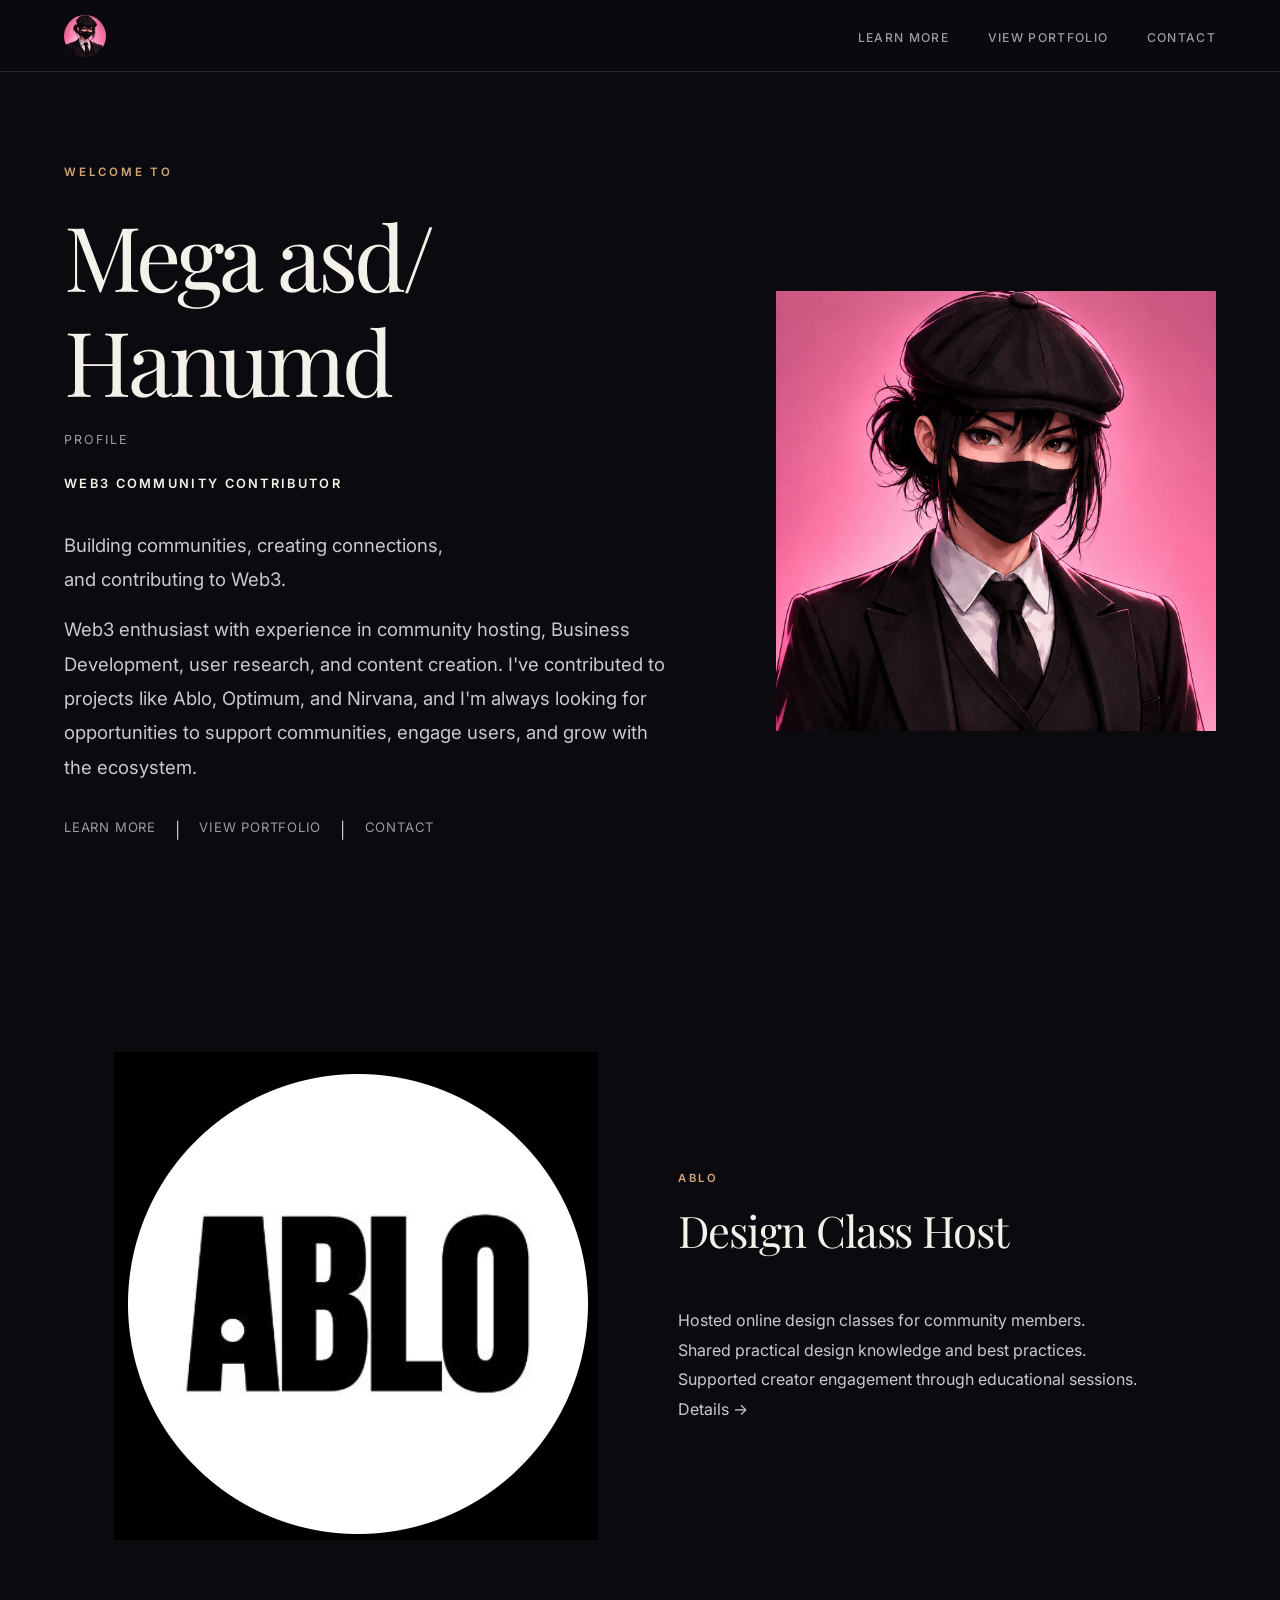
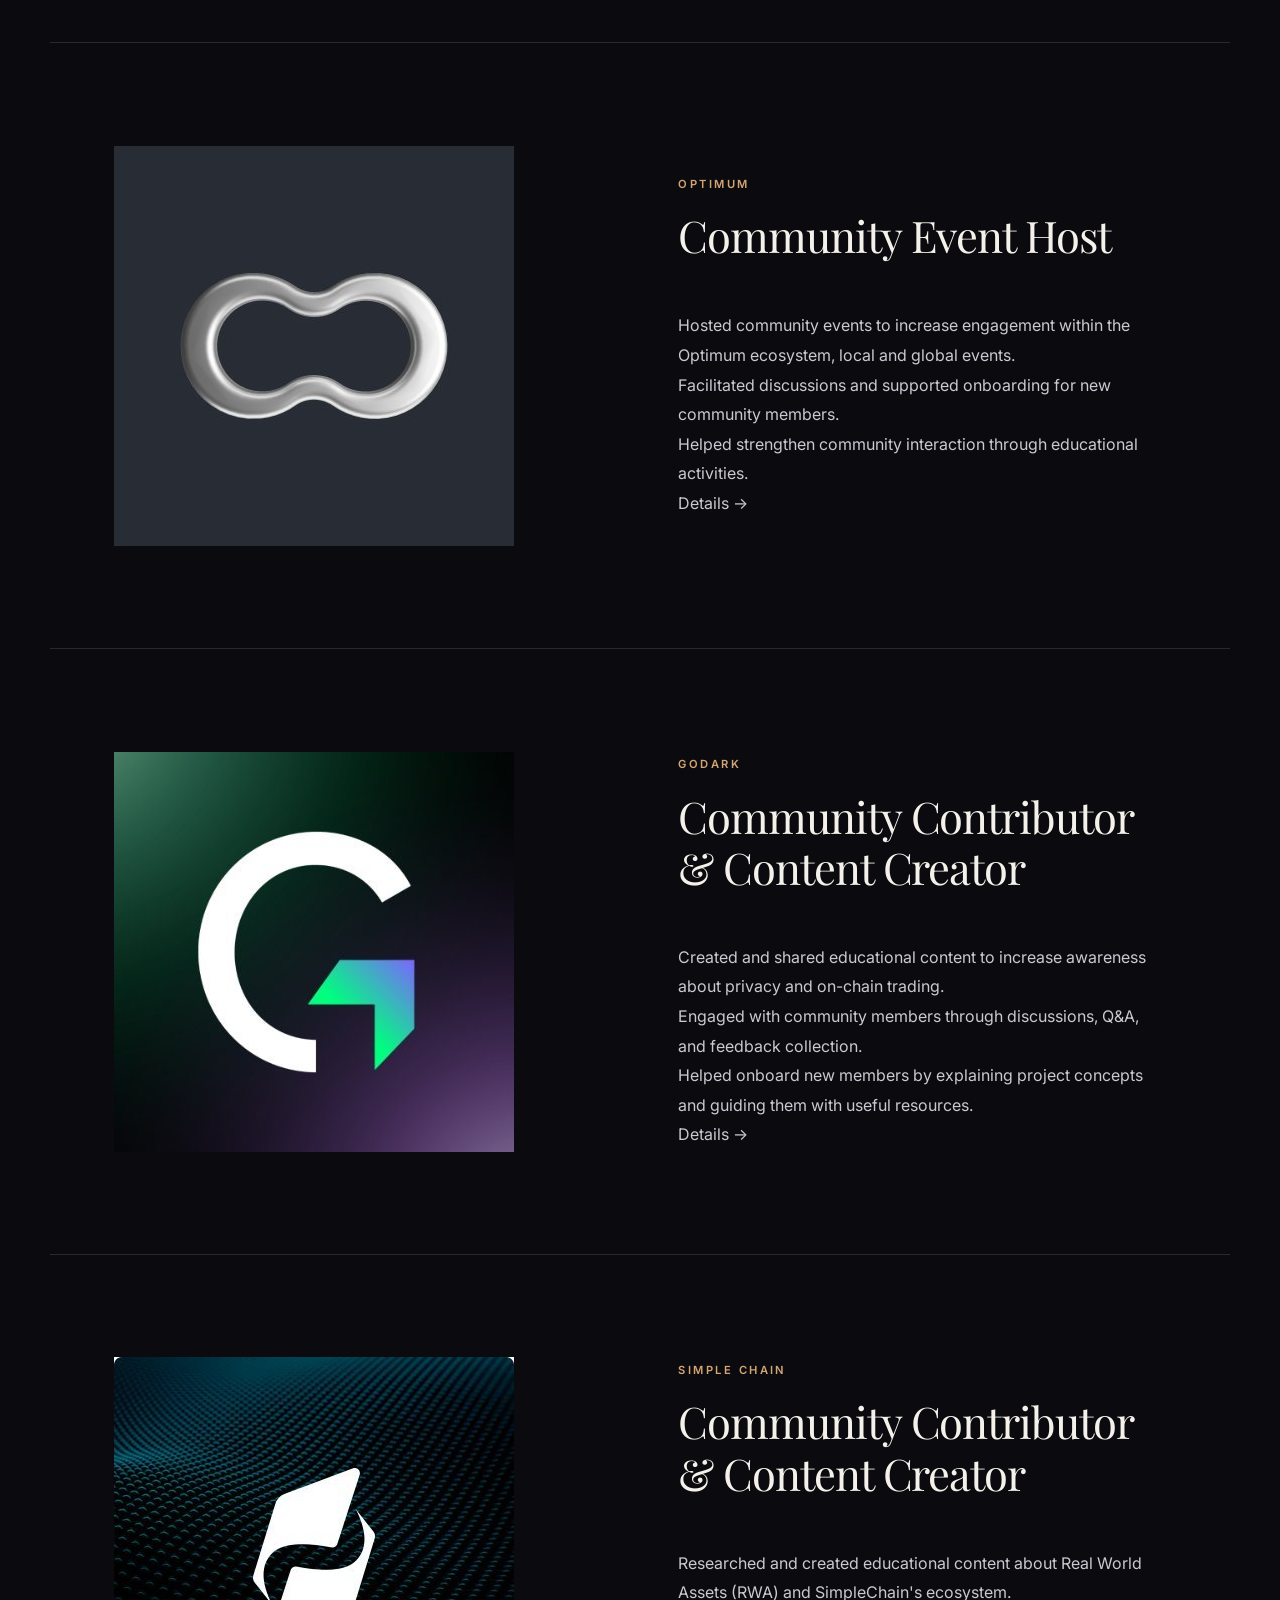
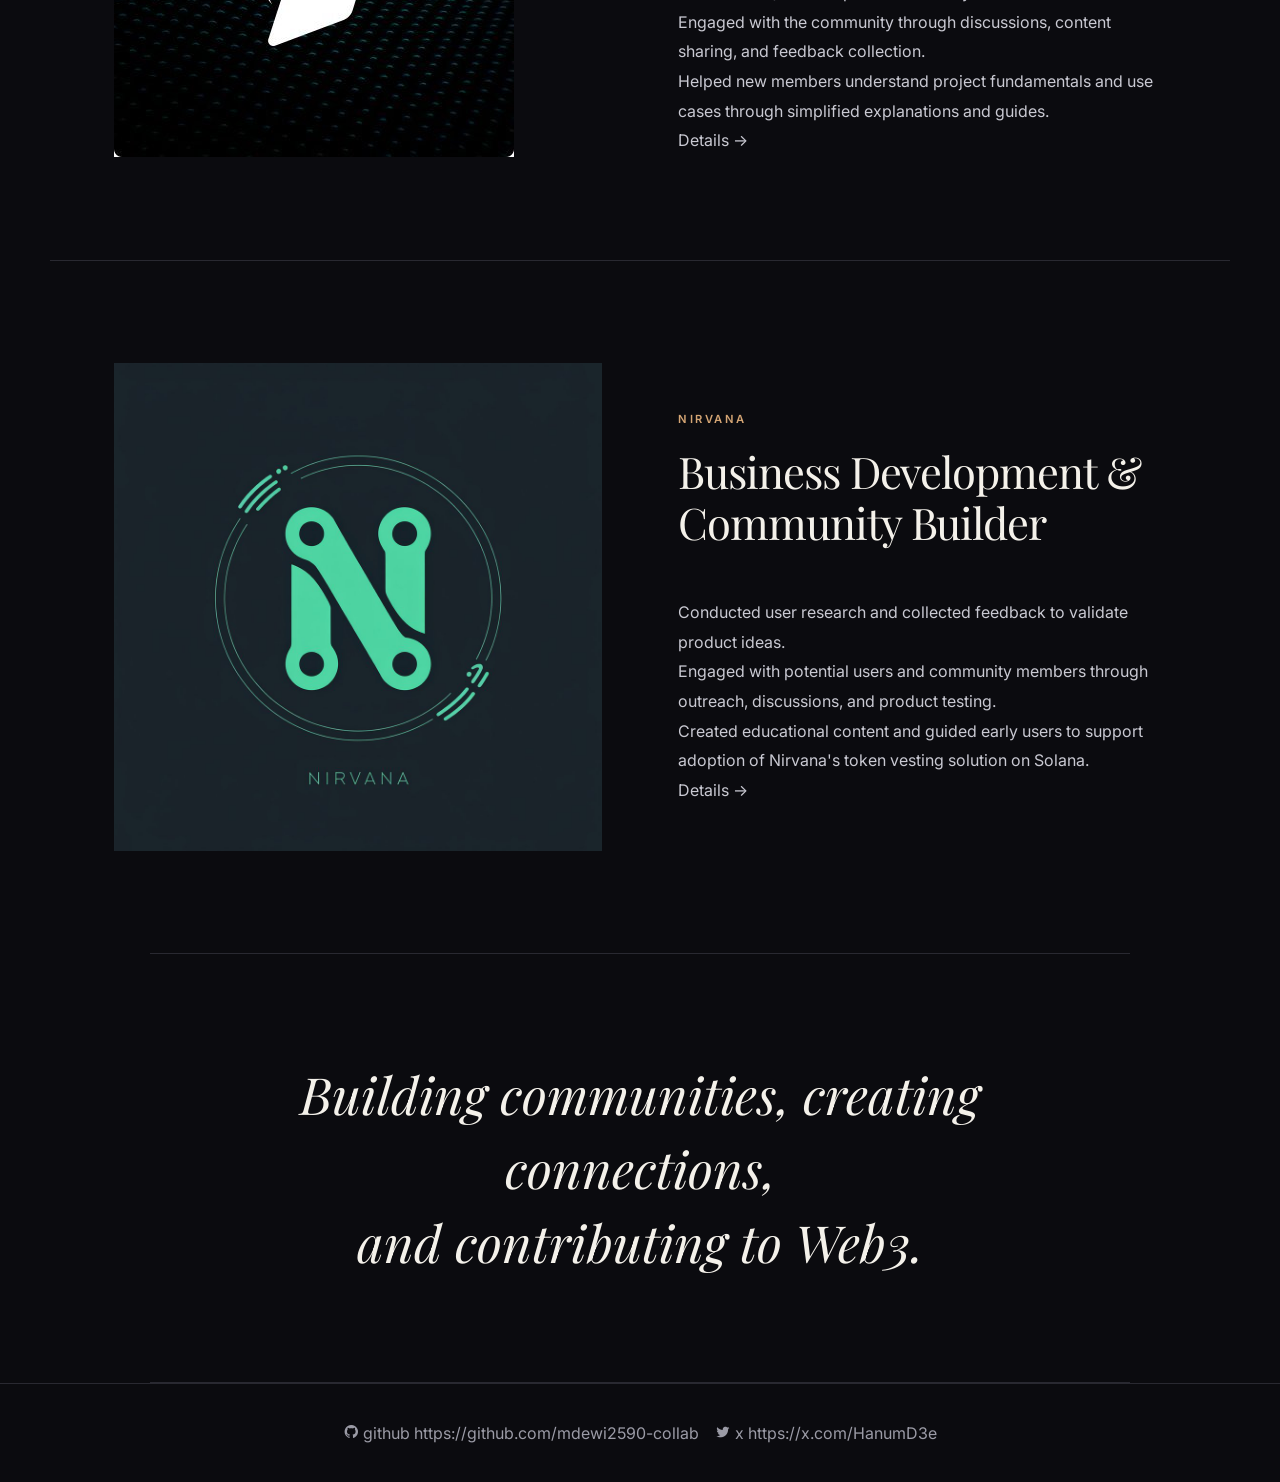
==== index.html @ ba418a7f "Initial commit: web portofolio Hanum" ====
<!DOCTYPE html>
<html lang="en">
<head>
    <meta charset="UTF-8">
    <meta name="viewport" content="width=device-width, initial-scale=1.0">
    <title>Mega asd/ Hanumd — Web3 Community Contributor</title>
    <link rel="stylesheet" href="css/variables.css">
    <link rel="stylesheet" href="css/style.css">
    <link rel="stylesheet" href="css/responsive.css">
    <link href="https://fonts.googleapis.com/css2?family=Playfair+Display:ital,wght@0,400;0,500;0,600;0,700;1,400&family=Inter:wght@300;400;500;600&display=swap" rel="stylesheet">
    <!-- SVG icons for social media -->
    <link rel="stylesheet" href="https://unpkg.com/boxicons@latest/css/boxicons.min.css">
</head>
<body>
    <nav class="nav">
        <div class="nav-container">
            <a href="index.html" class="logo"><img src="assets/images/profile.jpg" alt="Mega asd/ Hanumd" class="logo-img"></a>
            <ul class="nav-links">
                <li><a href="about.html">Learn More</a></li>
                <li><a href="projects.html">View Portfolio</a></li>
                <li><a href="contact.html">Contact</a></li>
            </ul>
        </div>
    </nav>

    <main>
        <section class="hero">
            <div class="hero-content">
                <p class="hero-eyebrow reveal">Welcome to</p>
                <h1 class="hero-title reveal">Mega asd/ Hanumd</h1>
                <p class="hero-profile-label reveal">profile</p>
                <p class="hero-role reveal">WEB3 COMMUNITY CONTRIBUTOR</p>
                <p class="hero-description reveal">Building communities, creating connections,<br> and contributing to Web3.</p>
                <p class="hero-description reveal">Web3 enthusiast with experience in community hosting, Business Development, user research, and content creation. I've contributed to projects like Ablo, Optimum, and Nirvana, and I'm always looking for opportunities to support communities, engage users, and grow with the ecosystem.</p>
                <p class="hero-links reveal"><a href="about.html">Learn More</a> | <a href="projects.html">View Portfolio</a>| <a href="contact.html">Contact</a></p>
            </div>
            <div class="hero-visual reveal">
                <img src="assets/images/profile.jpg" alt="Mega asd/ Hanumd" class="hero-profile">
            </div>
        </section>

        <section class="split-section">
            <div class="split-left reveal">
                <div class="split-image">
                    <img src="assets/images/project-1.png" alt="Ablo">
                </div>
            </div>
            <div class="split-right">
                <span class="section-tag">Ablo</span>
                <h2 class="split-title">Design Class Host</h2>
                <p class="split-text">
                    Hosted online design classes for community members.
                    Shared practical design knowledge and best practices.
                    Supported creator engagement through educational sessions.
                </p>
                <a href="projects.html#ablo" class="link-arrow">Details →</a>
            </div>
        </section>

        <section class="split-section split-reverse">
            <div class="split-right reveal">
                <div class="split-image">
                    <img src="assets/images/project-2.png" alt="Optimum">
                </div>
            </div>
            <div class="split-left">
                <span class="section-tag">Optimum</span>
                <h2 class="split-title">Community Event Host</h2>
                <p class="split-text">
                    Hosted community events to increase engagement within the Optimum ecosystem, local and global events.
                    Facilitated discussions and supported onboarding for new community members.
                    Helped strengthen community interaction through educational activities.
                </p>
                <a href="projects.html#optimum" class="link-arrow">Details →</a>
            </div>
        </section>

        <section class="split-section">
            <div class="split-left reveal">
                <div class="split-image">
                    <img src="assets/images/project-3.png" alt="GoDark">
                </div>
            </div>
            <div class="split-right">
                <span class="section-tag">GoDark</span>
                <h2 class="split-title">Community Contributor & Content Creator</h2>
                <p class="split-text">
                    Created and shared educational content to increase awareness about privacy and on-chain trading.
                    Engaged with community members through discussions, Q&A, and feedback collection.
                    Helped onboard new members by explaining project concepts and guiding them with useful resources.
                </p>
                <a href="projects.html#godark" class="link-arrow">Details →</a>
            </div>
        </section>

        <section class="split-section split-reverse">
            <div class="split-right reveal">
                <div class="split-image">
                    <img src="assets/images/project-4.png" alt="Simple Chain">
                </div>
            </div>
            <div class="split-left">
                <span class="section-tag">Simple Chain</span>
                <h2 class="split-title">Community Contributor & Content Creator</h2>
                <p class="split-text">
                    Researched and created educational content about Real World Assets (RWA) and SimpleChain's ecosystem.
                    Engaged with the community through discussions, content sharing, and feedback collection.
                    Helped new members understand project fundamentals and use cases through simplified explanations and guides.
                </p>
                <a href="projects.html#simplechain" class="link-arrow">Details →</a>
            </div>
        </section>

        <section class="split-section">
            <div class="split-left reveal">
                <div class="split-image">
                    <img src="assets/images/project-5.png" alt="Nirvana">
                </div>
            </div>
            <div class="split-right">
                <span class="section-tag">Nirvana</span>
                <h2 class="split-title">Business Development & Community Builder</h2>
                <p class="split-text">
                    Conducted user research and collected feedback to validate product ideas.
                    Engaged with potential users and community members through outreach, discussions, and product testing.
                    Created educational content and guided early users to support adoption of Nirvana's token vesting solution on Solana.
                </p>
                <a href="projects.html#nirvana" class="link-arrow">Details →</a>
            </div>
        </section>

        <section class="quote-section">
            <p class="quote reveal">Building communities, creating connections,<br> and contributing to Web3.</p>
        </section>

        <footer class="footer">
            <div class="footer-content">
                <a href="https://github.com/mdewi2590-collab" class="footer-link"><i class='bx bxl-github'></i> github https://github.com/mdewi2590-collab</a>
                <a href="https://x.com/HanumD3e" class="footer-link"><i class='bx bxl-twitter'></i> x https://x.com/HanumD3e</a>
            </div>
        </footer>
    </main>

    <script src="js/main.js"></script>
    <script src="js/navbar.js"></script>
</body>
</html>
---- css/variables.css ----
:root {
    --bg: #0b0b0f;
    --surface: #131318;
    --surface-2: #181820;
    --text: #c9c9d2;
    --text-bright: #f4f1ea;
    --muted: #9b9ba6;
    --accent: #d4a574;
    --accent-soft: rgba(212, 165, 116, 0.14);
    --border: #292931;
    --nav-bg: rgba(11, 11, 15, 0.94);
    --nav-height: 72px;
    --content: 1180px;
    --gutter: clamp(1.25rem, 5vw, 4rem);
    --section-space: clamp(4rem, 8vw, 7rem);
    --transition: 240ms ease;
}
---- css/style.css ----
/* Hanum minimalist portfolio — responsive editorial system */
*,
*::before,
*::after {
    box-sizing: border-box;
}

html {
    scroll-behavior: smooth;
}

body {
    margin: 0;
    background: var(--bg);
    color: var(--text);
    font-family: "Inter", -apple-system, BlinkMacSystemFont, "Segoe UI", sans-serif;
    font-size: 1rem;
    line-height: 1.75;
    overflow-x: hidden;
    -webkit-font-smoothing: antialiased;
}

img {
    display: block;
    max-width: 100%;
}

a {
    color: inherit;
    text-decoration: none;
}

h1,
h2,
h3,
p {
    margin-top: 0;
}

h1,
h2,
h3 {
    color: var(--text-bright);
    font-family: "Playfair Display", Georgia, serif;
    font-weight: 400;
    line-height: 1.18;
}

p {
    color: var(--text);
}

::selection {
    background: var(--accent);
    color: #111;
}

/* Navigation */
.nav {
    position: fixed;
    inset: 0 0 auto;
    z-index: 1000;
    height: var(--nav-height);
    background: var(--nav-bg);
    border-bottom: 1px solid var(--border);
    backdrop-filter: blur(16px);
}

.nav-container {
    width: min(100%, 1320px);
    height: 100%;
    margin: 0 auto;
    padding: 0 var(--gutter);
    display: flex;
    align-items: center;
    gap: clamp(1rem, 3vw, 2.5rem);
    overflow: hidden;
}

.logo {
    flex: 0 0 auto;
    display: inline-flex;
    align-items: center;
}

.logo-img {
    width: 42px;
    height: 42px;
    border-radius: 50%;
    object-fit: cover;
    transition: transform var(--transition);
}

.logo:hover .logo-img {
    transform: rotate(-4deg) scale(1.04);
}

.nav-links {
    min-width: 0;
    margin: 0 0 0 auto;
    padding: 0;
    display: flex;
    align-items: center;
    gap: clamp(1.2rem, 3vw, 2.6rem);
    list-style: none;
    white-space: nowrap;
}

.nav-links a {
    position: relative;
    color: var(--muted);
    font-size: 0.76rem;
    font-weight: 500;
    letter-spacing: 0.11em;
    text-transform: uppercase;
    transition: color var(--transition);
}

.nav-links a::after {
    content: "";
    position: absolute;
    right: 0;
    bottom: -8px;
    left: 0;
    height: 1px;
    background: var(--accent);
    transform: scaleX(0);
    transform-origin: right;
    transition: transform 180ms ease;
}

.nav-links a:hover,
.nav-links a.active {
    color: var(--text-bright);
}

.nav-links a:hover::after,
.nav-links a.active::after {
    transform: scaleX(1);
    transform-origin: left;
}

main {
    padding-top: var(--nav-height);
}

/* Hero */
.hero {
    min-height: calc(100vh - var(--nav-height));
    max-width: 1320px;
    margin: 0 auto;
    padding: clamp(3rem, 7vw, 6rem) var(--gutter);
    display: grid;
    grid-template-columns: minmax(0, 1.12fr) minmax(320px, 0.88fr);
    align-items: center;
    gap: clamp(2.5rem, 6vw, 6rem);
}

.hero-content {
    max-width: 720px;
}

.hero-eyebrow {
    margin-bottom: 1.25rem;
    color: var(--accent);
    font-size: 0.72rem;
    font-weight: 600;
    letter-spacing: 0.24em;
    text-transform: uppercase;
}

.hero-title {
    margin-bottom: 1rem;
    font-size: clamp(3rem, 7vw, 6.4rem);
    letter-spacing: -0.045em;
}

.hero-profile-label {
    margin-bottom: 1.4rem;
    color: var(--muted);
    font-size: 0.78rem;
    letter-spacing: 0.16em;
    text-transform: uppercase;
}

.hero-role {
    margin-bottom: 2rem;
    color: var(--text-bright);
    font-size: 0.8rem;
    font-weight: 600;
    letter-spacing: 0.18em;
    text-transform: uppercase;
}

.hero-description {
    max-width: 620px;
    margin-bottom: 1rem;
    color: var(--text);
    font-size: clamp(1rem, 1.5vw, 1.16rem);
    line-height: 1.85;
}

.hero-description + .hero-description {
    max-width: 680px;
}

.hero-links {
    margin-top: 2rem;
    display: flex;
    flex-wrap: wrap;
    gap: 0.8rem 1.2rem;
}

.hero-links a {
    color: var(--muted);
    font-size: 0.82rem;
    letter-spacing: 0.06em;
    text-transform: uppercase;
}

.hero-links a:hover {
    color: var(--accent);
}

.hero-visual {
    width: min(100%, 440px);
    justify-self: end;
}

.hero-profile {
    width: 100%;
    aspect-ratio: 1;
    object-fit: cover;
    background: var(--surface);
}

/* Shared editorial splits */
.split-section,
.project-card {
    width: min(100%, var(--content));
    margin: 0 auto;
    padding: var(--section-space) var(--gutter);
    display: grid;
    grid-template-columns: minmax(0, 1fr) minmax(0, 1fr);
    align-items: center;
    gap: clamp(2.5rem, 6vw, 6rem);
}

.split-section + .split-section,
.project-card + .project-card {
    border-top: 1px solid var(--border);
}

.split-reverse .split-media,
.project-reverse .project-media {
    order: 2;
}

.split-media,
.project-media {
    width: 100%;
    aspect-ratio: 4 / 3;
    padding: clamp(1rem, 3vw, 2rem);
    display: grid;
    place-items: center;
    overflow: hidden;
    background: var(--surface);
    border: 1px solid var(--border);
}

.split-media img,
.project-media img {
    width: 100%;
    height: 100%;
    object-fit: contain;
}

.split-copy,
.project-info {
    min-width: 0;
}

.section-tag {
    display: block;
    margin-bottom: 1rem;
    color: var(--accent);
    font-size: 0.7rem;
    font-weight: 600;
    letter-spacing: 0.22em;
    text-transform: uppercase;
}

.split-title,
.project-info h2 {
    margin-bottom: 1.25rem;
    font-size: clamp(1.8rem, 3.4vw, 3rem);
    letter-spacing: -0.025em;
}

.split-text,
.project-description {
    margin-bottom: 0;
    color: var(--text);
    font-size: 1rem;
    line-height: 1.85;
    white-space: pre-line;
}

/* Page headers */
.page-header {
    min-height: min(62vh, 560px);
    padding: clamp(4rem, 9vw, 8rem) var(--gutter);
    display: flex;
    flex-direction: column;
    align-items: center;
    justify-content: center;
    text-align: center;
}

.page-title {
    max-width: 900px;
    margin: 0;
    font-size: clamp(2.8rem, 7vw, 5.4rem);
    letter-spacing: -0.04em;
}

/* About */
.about-section {
    width: min(100%, 920px);
    margin: 0 auto;
    padding: 0 var(--gutter) var(--section-space);
}

.about-text {
    margin-bottom: 1.5rem;
    color: var(--text);
    font-size: clamp(1.05rem, 1.8vw, 1.25rem);
    line-height: 1.9;
    white-space: pre-line;
}

/* Projects */
.projects-page {
    width: min(100%, var(--content));
    margin: 0 auto;
    padding: 0 var(--gutter) var(--section-space);
}

.project-list {
    display: block;
}

.project-card {
    width: 100%;
}

/* Quote */
.quote-section {
    width: min(100%, 980px);
    margin: 0 auto;
    padding: var(--section-space) var(--gutter);
    border-top: 1px solid var(--border);
    border-bottom: 1px solid var(--border);
    text-align: center;
}

.quote {
    margin: 0;
    color: var(--text-bright);
    font-family: "Playfair Display", Georgia, serif;
    font-size: clamp(1.8rem, 4vw, 3.2rem);
    font-style: italic;
    line-height: 1.45;
}

/* Contact */
.contact-page {
    min-height: calc(100vh - var(--nav-height));
    width: min(100%, var(--content));
    margin: 0 auto;
    padding: var(--section-space) var(--gutter);
    display: flex;
    align-items: center;
}

.contact-inner {
    width: 100%;
    display: grid;
    grid-template-columns: minmax(0, 0.75fr) minmax(0, 1.25fr);
    align-items: start;
    gap: clamp(3rem, 8vw, 8rem);
}

.contact-title {
    margin: 0;
    font-size: clamp(3rem, 7vw, 5.5rem);
    letter-spacing: -0.04em;
}

.contact-list {
    display: flex;
    flex-wrap: wrap;
    gap: 0.85rem;
    align-items: center;
}

.social-link {
    width: 54px;
    height: 54px;
    display: inline-grid;
    place-items: center;
    color: var(--muted);
    border: 1px solid var(--border);
    background: var(--surface);
    transition: color var(--transition), border-color var(--transition), background var(--transition), transform var(--transition);
}

.social-link svg {
    width: 22px;
    height: 22px;
    fill: currentColor;
}

.social-link:hover {
    color: var(--accent);
    border-color: var(--accent);
    background: var(--accent-soft);
    transform: translateY(-3px);
}

/* Footer */
.footer {
    padding: 2.2rem var(--gutter);
    border-top: 1px solid var(--border);
}

.footer-content {
    width: min(100%, var(--content));
    margin: 0 auto;
    display: flex;
    justify-content: center;
    gap: 1rem;
}

.footer-link {
    color: var(--muted);
    transition: color var(--transition);
}

.footer-link:hover {
    color: var(--accent);
}

/* Pante-style scroll reveal */
.reveal-block {
    opacity: 0;
    transform: translateY(38px);
    transition: opacity 750ms ease-out, transform 750ms ease-out;
    will-change: opacity, transform;
}

.reveal-block.visible {
    opacity: 1;
    transform: translateY(0);
}

.reveal-item {
    opacity: 0;
    transform: translateY(22px) scale(0.985);
    transition: opacity 600ms ease-out, transform 600ms ease-out;
}

.reveal-item.visible {
    opacity: 1;
    transform: translateY(0) scale(1);
}

.typewriter {
    min-height: 1em;
    white-space: pre-line;
    word-break: break-word;
}

.tw-cursor {
    display: inline-block;
    width: 2px;
    height: 1.05em;
    margin-left: 3px;
    vertical-align: -0.12em;
    background: var(--accent);
    animation: cursor-blink 800ms step-end infinite;
}

@keyframes cursor-blink {
    0%, 45% { opacity: 1; }
    50%, 100% { opacity: 0; }
}
---- css/responsive.css ----
/* Responsive rules */
@media (max-width: 1024px) {
    :root {
        --nav-height: 66px;
        --gutter: 2rem;
        --section-space: 5rem;
    }

    .nav-container {
        gap: 1.2rem;
    }

    .nav-links {
        gap: 1.4rem;
    }

    .hero {
        grid-template-columns: minmax(0, 1fr) minmax(260px, 0.8fr);
        gap: 3rem;
    }

    .split-section,
    .project-card {
        gap: 3rem;
    }

    .contact-inner {
        gap: 3rem;
    }
}

@media (max-width: 800px) {
    :root {
        --nav-height: 62px;
        --gutter: 1.25rem;
        --section-space: 4rem;
    }

    .nav-container {
        padding: 0 1.25rem;
        gap: 0.9rem;
    }

    .logo-img {
        width: 36px;
        height: 36px;
    }

    .nav-links {
        gap: 0.85rem;
    }

    .nav-links a {
        font-size: 0.68rem;
        letter-spacing: 0.07em;
    }

    .hero {
        grid-template-columns: 1fr;
        padding: 4rem var(--gutter) 5rem;
        text-align: center;
        gap: 3rem;
    }

    .hero-content {
        max-width: 700px;
        margin: 0 auto;
    }

    .hero-visual {
        width: min(100%, 360px);
        justify-self: center;
    }

    .hero-links {
        justify-content: center;
    }

    .split-section,
    .project-card {
        grid-template-columns: 1fr;
        gap: 2rem;
        padding: var(--section-space) var(--gutter);
    }

    .split-section.split-reverse .split-media,
    .project-card.project-reverse .project-media {
        order: 0;
    }

    .split-media,
    .project-media {
        width: min(100%, 520px);
        margin: 0 auto;
    }

    .split-copy,
    .project-info {
        max-width: 680px;
        margin: 0 auto;
    }

    .page-header {
        min-height: 48vh;
        padding: 4rem var(--gutter);
    }

    .about-section,
    .projects-page,
    .contact-page {
        padding-right: var(--gutter);
        padding-left: var(--gutter);
    }

    .contact-page {
        padding-top: 4rem;
        padding-bottom: 4rem;
    }

    .contact-inner {
        grid-template-columns: 1fr;
        gap: 2.5rem;
    }

    .contact-title {
        max-width: 520px;
    }

    .contact-list {
        justify-content: flex-start;
    }
}

@media (max-width: 520px) {
    :root {
        --nav-height: 58px;
        --gutter: 1rem;
        --section-space: 3.25rem;
    }

    .nav-container {
        padding: 0 1rem;
        gap: 0.65rem;
    }

    .logo-img {
        width: 32px;
        height: 32px;
    }

    .nav-links {
        gap: 0.62rem;
    }

    .nav-links a {
        font-size: 0.62rem;
    }

    .nav-links a::after {
        bottom: -6px;
    }

    .hero {
        padding-top: 3.5rem;
        padding-bottom: 4rem;
    }

    .hero-title {
        font-size: clamp(2.4rem, 13vw, 3.7rem);
    }

    .hero-role {
        font-size: 0.7rem;
    }

    .hero-description {
        font-size: 0.96rem;
        line-height: 1.75;
    }

    .hero-links {
        gap: 0.55rem 0.85rem;
    }

    .hero-links a {
        font-size: 0.72rem;
    }

    .hero-visual {
        width: min(100%, 290px);
    }

    .split-section,
    .project-card {
        padding-top: var(--section-space);
        padding-bottom: var(--section-space);
    }

    .split-media,
    .project-media {
        aspect-ratio: 1;
        padding: 1rem;
    }

    .section-tag {
        font-size: 0.64rem;
    }

    .split-title,
    .project-info h2 {
        font-size: 1.65rem;
    }

    .split-text,
    .project-description {
        font-size: 0.92rem;
        line-height: 1.75;
    }

    .page-title {
        font-size: 2.45rem;
    }

    .quote-section {
        padding-top: 3.5rem;
        padding-bottom: 3.5rem;
    }

    .quote {
        font-size: 1.55rem;
    }

    .contact-title {
        font-size: 2.7rem;
    }

    .social-link {
        width: 50px;
        height: 50px;
    }

    .footer-content {
        gap: 0.8rem;
    }
}

@media (prefers-reduced-motion: reduce) {
    html { scroll-behavior: auto; }
    .reveal-block,
    .reveal-item,
    .typewriter {
        opacity: 1 !important;
        transform: none !important;
        transition: none !important;
    }
}
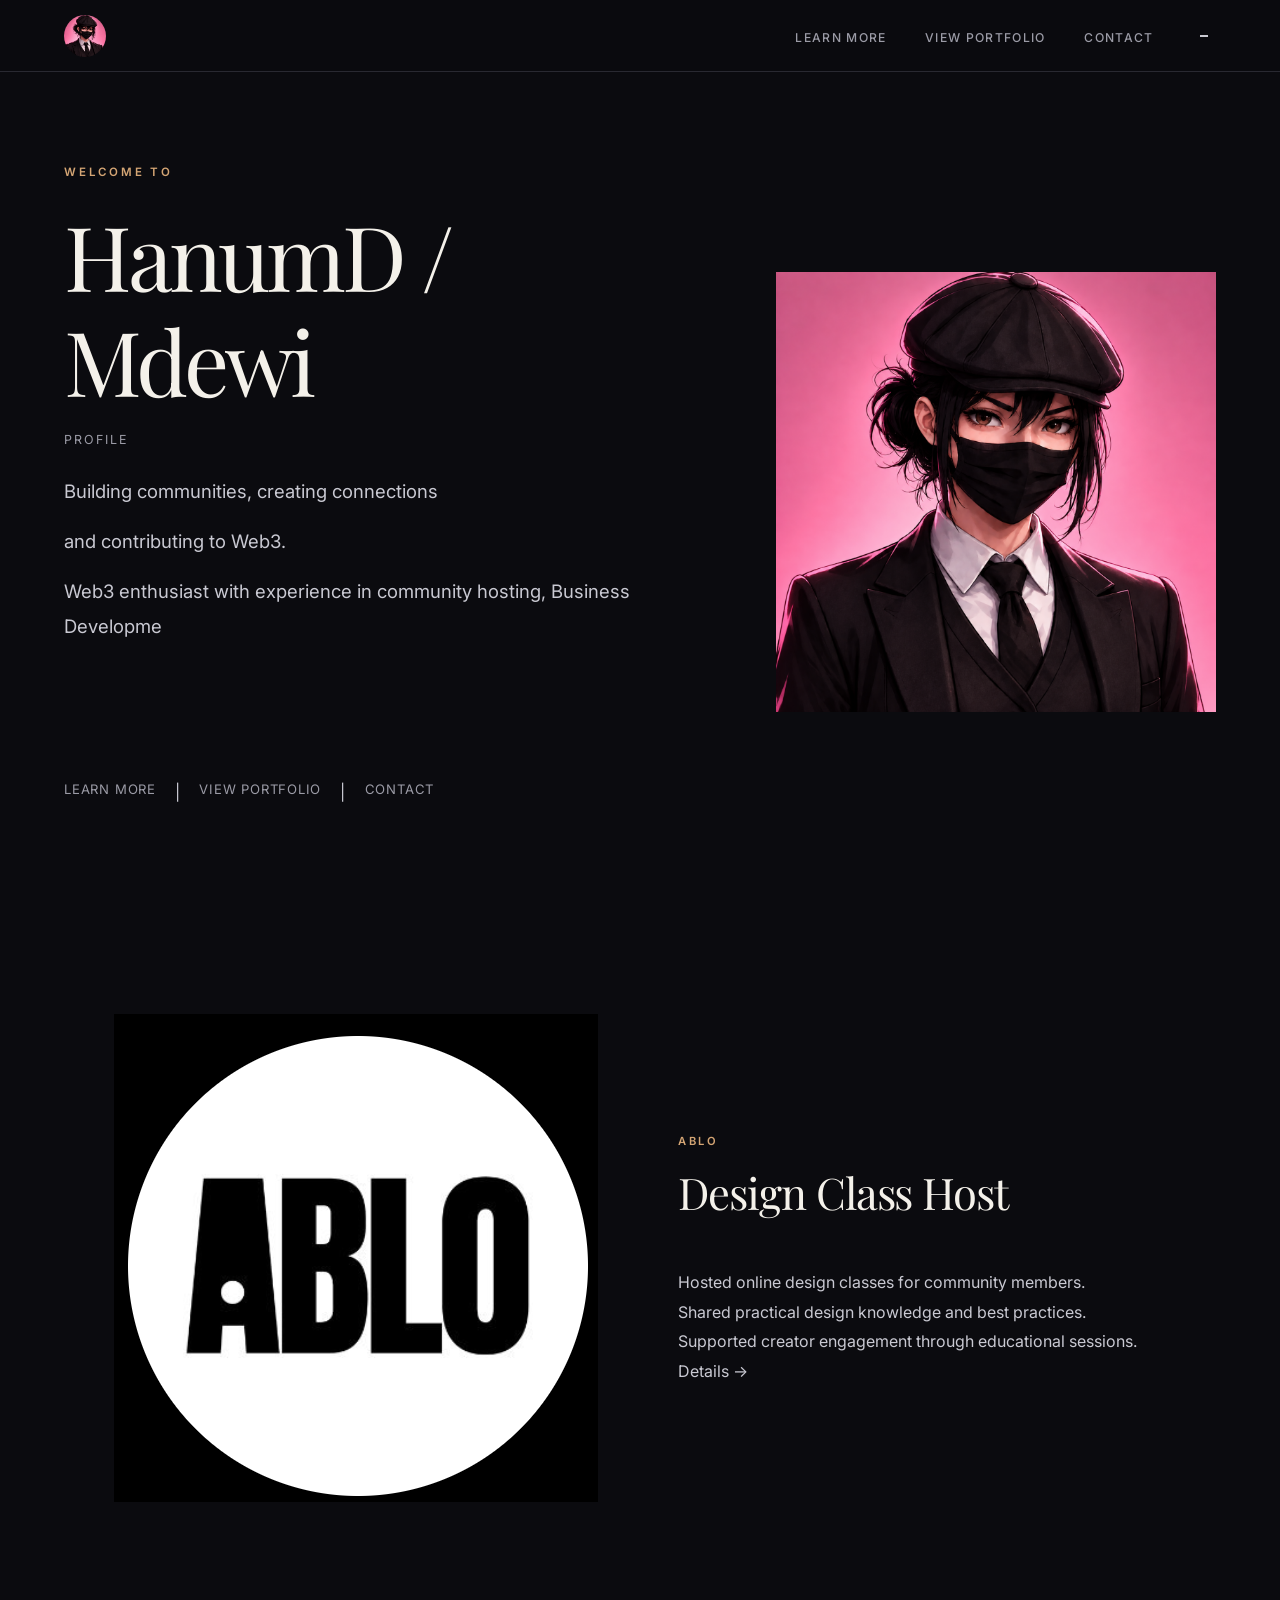
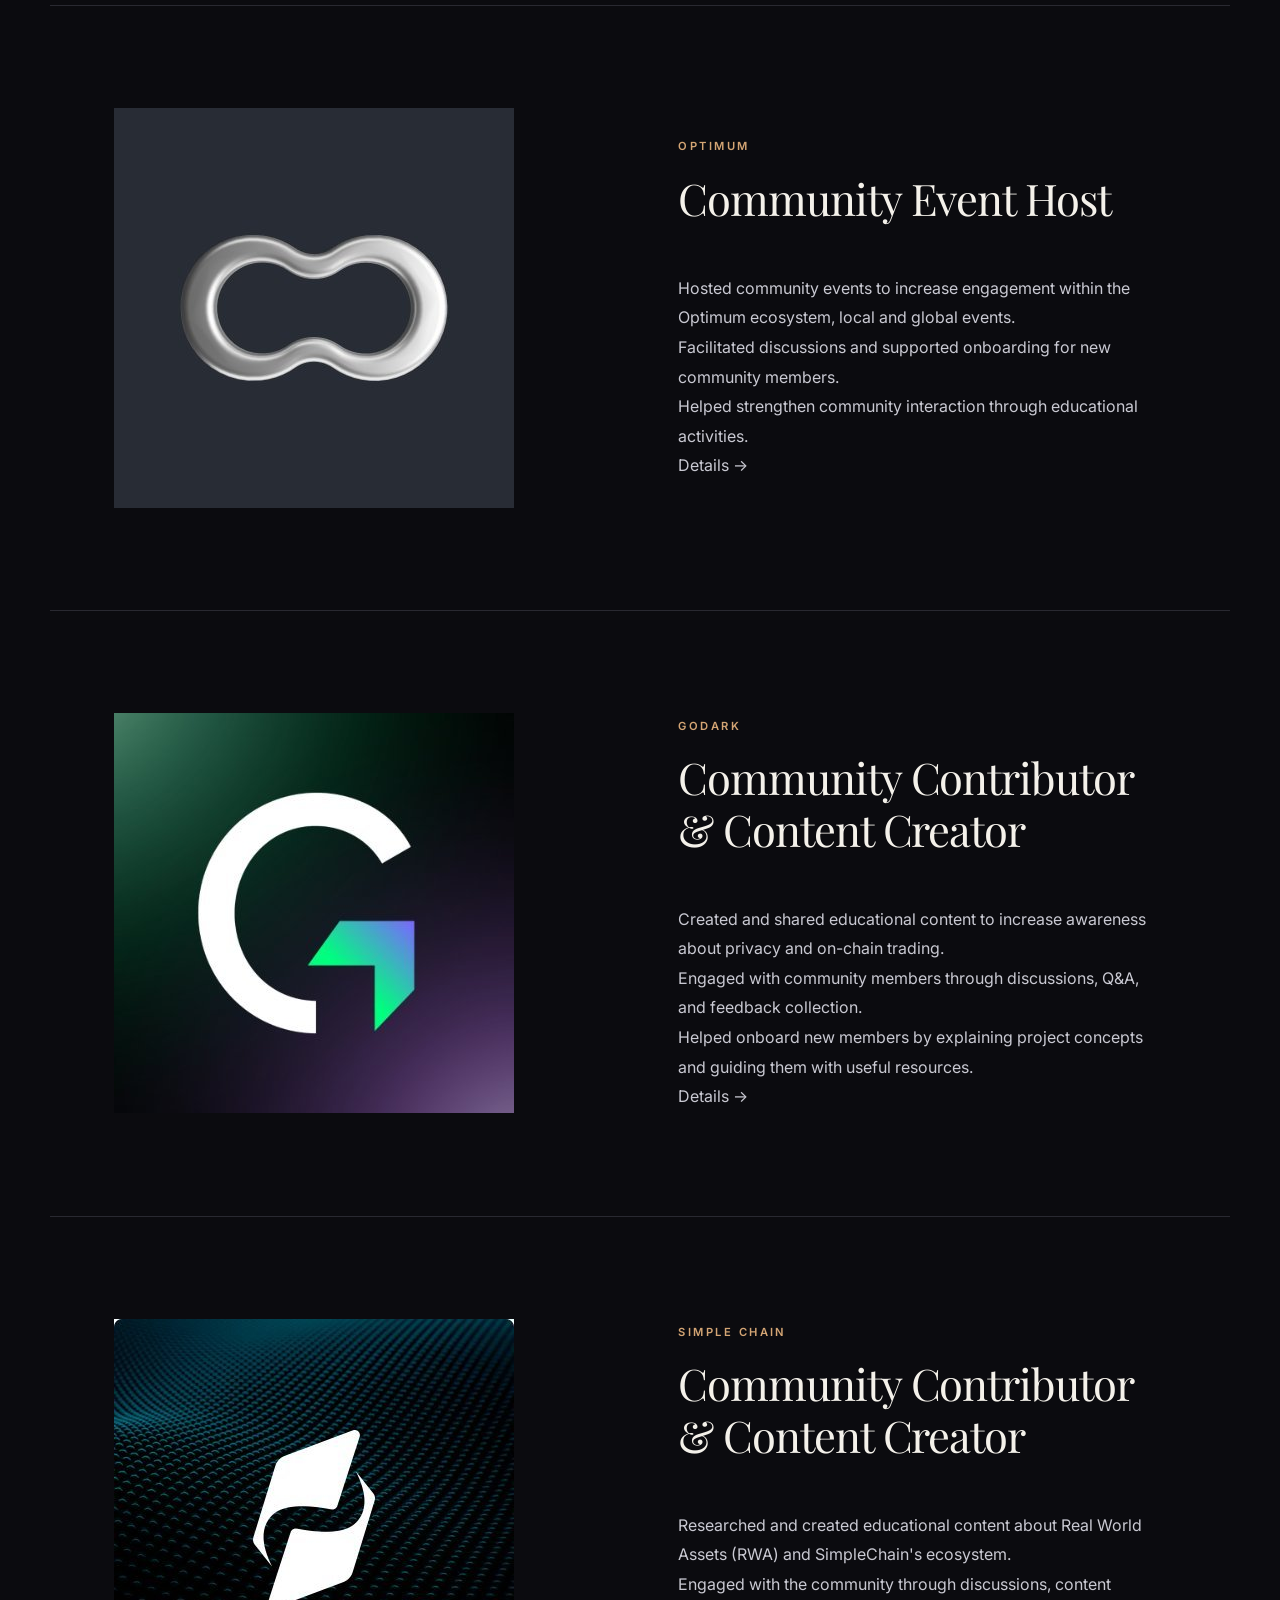
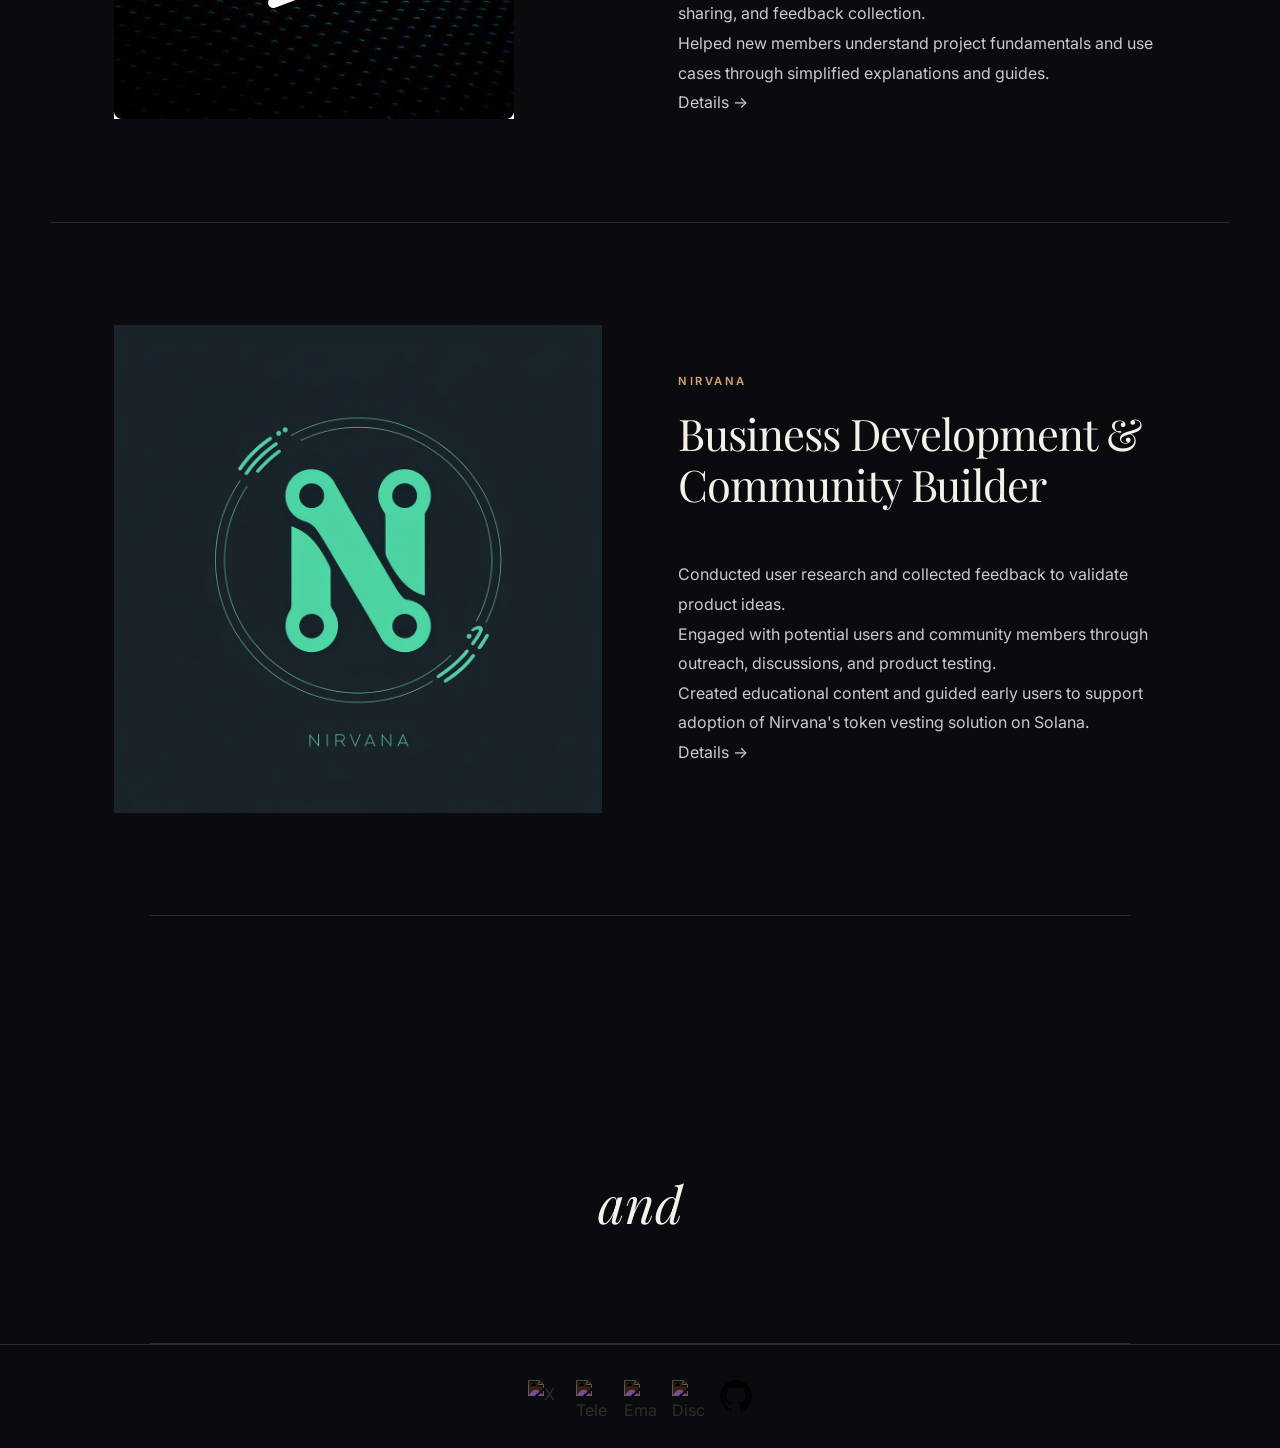
==== commit dc82b2aa: "Fix: menu 3 burger lines, menu CSS, contact page (add LinkedIn, remove GitHub), typing bug on Portfo" ====
--- a/index.html
+++ b/index.html
@@ -3,49 +3,99 @@
 <head>
     <meta charset="UTF-8">
     <meta name="viewport" content="width=device-width, initial-scale=1.0">
-    <title>Mega asd/ Hanumd — Web3 Community Contributor</title>
+    <title>HanumD / Mdewi — Web3 Community Contributor</title>
     <link rel="stylesheet" href="css/variables.css">
     <link rel="stylesheet" href="css/style.css">
     <link rel="stylesheet" href="css/responsive.css">
     <link href="https://fonts.googleapis.com/css2?family=Playfair+Display:ital,wght@0,400;0,500;0,600;0,700;1,400&family=Inter:wght@300;400;500;600&display=swap" rel="stylesheet">
-    <!-- SVG icons for social media -->
-    <link rel="stylesheet" href="https://unpkg.com/boxicons@latest/css/boxicons.min.css">
 </head>
 <body>
     <nav class="nav">
         <div class="nav-container">
-            <a href="index.html" class="logo"><img src="assets/images/profile.jpg" alt="Mega asd/ Hanumd" class="logo-img"></a>
+            <a href="index.html" class="logo"><img src="assets/images/profile.jpg" alt="HanumD / Mdewi" class="logo-img"></a>
             <ul class="nav-links">
                 <li><a href="about.html">Learn More</a></li>
                 <li><a href="projects.html">View Portfolio</a></li>
                 <li><a href="contact.html">Contact</a></li>
             </ul>
+            <button class="menu-trigger" id="menuTrigger" aria-label="Open menu">
+                <span class="dot"></span>
+                <span class="dot"></span>
+                <span class="dot"></span>
+            </button>
         </div>
     </nav>
+    <div class="menu-backdrop" id="menuBackdrop"></div>
+    <aside class="menu-panel" id="menuPanel" role="dialog" aria-label="Menu">
+        <div class="menu-panel__head">
+            <h2 class="menu-panel__title" data-i18n="menu.title">// HANUMD / MDEWI</h2>
+            <button class="menu-close" id="menuClose" aria-label="Close menu">&times;</button>
+        </div>
+        <ul class="menu-contents">
+            <li>
+                <a href="index.html">
+                    <span class="mc-title" data-i18n="menu.home">Home</span>
+                    <span class="mc-desc" data-i18n="menu.home.desc">Landing — banner, tagline & core features.</span>
+                </a>
+            </li>
+            <li>
+                <a href="about.html">
+                    <span class="mc-title" data-i18n="menu.about">About</span>
+                    <span class="mc-desc" data-i18n="menu.about.desc">Vision, experience & ecosystem links.</span>
+                </a>
+            </li>
+            <li>
+                <a href="projects.html">
+                    <span class="mc-title" data-i18n="menu.projects">Projects</span>
+                    <span class="mc-desc" data-i18n="menu.projects.desc">Community experience & contributions.</span>
+                </a>
+            </li>
+            <li>
+                <a href="contact.html">
+                    <span class="mc-title" data-i18n="menu.contact">Contact</span>
+                    <span class="mc-desc" data-i18n="menu.contact.desc">Get in touch via X, Telegram, Email, Discord.</span>
+                </a>
+            </li>
+        </ul>
+        <div class="menu-socials">
+            <span class="menu-socials__label">Social media</span>
+            <a href="https://x.com/HanumD3e" target="_blank" rel="noopener">X</a>
+            <a href="https://t.me/HanumRockerD" target="_blank" rel="noopener">Telegram</a>
+            <a href="mailto:mdewi2590@gmail.com">Email</a>
+            <a href="https://discord.com/users/your_discord_id" target="_blank" rel="noopener">Discord</a>
+            <a href="https://github.com/mdewi2590-collab" target="_blank" rel="noopener">GitHub</a>
+        </div>
+        <div class="menu-lang-switch">
+            <select id="langSelect" aria-label="Language">
+                <option value="en">English</option>
+                <option value="id">Indonesian</option>
+            </select>
+        </div>
+    </aside>
 
     <main>
-        <section class="hero">
+        <section class="hero reveal-block">
             <div class="hero-content">
-                <p class="hero-eyebrow reveal">Welcome to</p>
-                <h1 class="hero-title reveal">Mega asd/ Hanumd</h1>
-                <p class="hero-profile-label reveal">profile</p>
-                <p class="hero-role reveal">WEB3 COMMUNITY CONTRIBUTOR</p>
-                <p class="hero-description reveal">Building communities, creating connections,<br> and contributing to Web3.</p>
-                <p class="hero-description reveal">Web3 enthusiast with experience in community hosting, Business Development, user research, and content creation. I've contributed to projects like Ablo, Optimum, and Nirvana, and I'm always looking for opportunities to support communities, engage users, and grow with the ecosystem.</p>
-                <p class="hero-links reveal"><a href="about.html">Learn More</a> | <a href="projects.html">View Portfolio</a>| <a href="contact.html">Contact</a></p>
-            </div>
-            <div class="hero-visual reveal">
-                <img src="assets/images/profile.jpg" alt="Mega asd/ Hanumd" class="hero-profile">
-            </div>
-        </section>
-
-        <section class="split-section">
-            <div class="split-left reveal">
+                <p class="hero-eyebrow reveal-item typewriter" data-type="Welcome to" data-speed="8"></p>
+                <h1 class="hero-title reveal-item typewriter" data-type="HanumD / Mdewi" data-speed="8"></h1>
+                <p class="hero-profile-label reveal-item typewriter" data-type="profile" data-speed="8"></p>
+                <p class="hero-description reveal-item typewriter" data-type="Building communities, creating connections" data-speed="8"></p>
+                <p class="hero-description reveal-item typewriter" data-type="and contributing to Web3." data-speed="8"></p>
+                <p class="hero-description reveal-item typewriter" data-type="Web3 enthusiast with experience in community hosting, Business Development, user research, and content creation. I've contributed to projects like Ablo, Optimum, and Nirvana, and I'm always looking for opportunities to support communities, engage users, and grow with the ecosystem." data-speed="8"></p>
+                <p class="hero-links reveal-item"><a href="about.html">Learn More</a> | <a href="projects.html">View Portfolio</a>| <a href="contact.html">Contact</a></p>
+            </div>
+            <div class="hero-visual reveal-item">
+                <img src="assets/images/profile.jpg" alt="HanumD / Mdewi" class="hero-profile">
+            </div>
+        </section>
+
+        <section class="split-section reveal-block">
+            <div class="split-left reveal-item">
                 <div class="split-image">
                     <img src="assets/images/project-1.png" alt="Ablo">
                 </div>
             </div>
-            <div class="split-right">
+            <div class="split-right reveal-item">
                 <span class="section-tag">Ablo</span>
                 <h2 class="split-title">Design Class Host</h2>
                 <p class="split-text">
@@ -57,13 +107,13 @@
             </div>
         </section>
 
-        <section class="split-section split-reverse">
-            <div class="split-right reveal">
+        <section class="split-section split-reverse reveal-block">
+            <div class="split-right reveal-item">
                 <div class="split-image">
                     <img src="assets/images/project-2.png" alt="Optimum">
                 </div>
             </div>
-            <div class="split-left">
+            <div class="split-left reveal-item">
                 <span class="section-tag">Optimum</span>
                 <h2 class="split-title">Community Event Host</h2>
                 <p class="split-text">
@@ -75,13 +125,13 @@
             </div>
         </section>
 
-        <section class="split-section">
-            <div class="split-left reveal">
+        <section class="split-section reveal-block">
+            <div class="split-left reveal-item">
                 <div class="split-image">
                     <img src="assets/images/project-3.png" alt="GoDark">
                 </div>
             </div>
-            <div class="split-right">
+            <div class="split-right reveal-item">
                 <span class="section-tag">GoDark</span>
                 <h2 class="split-title">Community Contributor & Content Creator</h2>
                 <p class="split-text">
@@ -93,13 +143,13 @@
             </div>
         </section>
 
-        <section class="split-section split-reverse">
-            <div class="split-right reveal">
+        <section class="split-section split-reverse reveal-block">
+            <div class="split-right reveal-item">
                 <div class="split-image">
                     <img src="assets/images/project-4.png" alt="Simple Chain">
                 </div>
             </div>
-            <div class="split-left">
+            <div class="split-left reveal-item">
                 <span class="section-tag">Simple Chain</span>
                 <h2 class="split-title">Community Contributor & Content Creator</h2>
                 <p class="split-text">
@@ -111,13 +161,13 @@
             </div>
         </section>
 
-        <section class="split-section">
-            <div class="split-left reveal">
+        <section class="split-section reveal-block">
+            <div class="split-left reveal-item">
                 <div class="split-image">
                     <img src="assets/images/project-5.png" alt="Nirvana">
                 </div>
             </div>
-            <div class="split-right">
+            <div class="split-right reveal-item">
                 <span class="section-tag">Nirvana</span>
                 <h2 class="split-title">Business Development & Community Builder</h2>
                 <p class="split-text">
@@ -129,14 +179,28 @@
             </div>
         </section>
 
-        <section class="quote-section">
-            <p class="quote reveal">Building communities, creating connections,<br> and contributing to Web3.</p>
-        </section>
-
-        <footer class="footer">
+        <section class="quote-section reveal-block">
+            <p class="quote reveal-item typewriter" data-type="Building communities, creating connections" data-speed="8"></p>
+            <p class="quote reveal-item typewriter" data-type="and contributing to Web3." data-speed="8"></p>
+        </section>
+
+        <footer class="footer reveal-block">
             <div class="footer-content">
-                <a href="https://github.com/mdewi2590-collab" class="footer-link"><i class='bx bxl-github'></i> github https://github.com/mdewi2590-collab</a>
-                <a href="https://x.com/HanumD3e" class="footer-link"><i class='bx bxl-twitter'></i> x https://x.com/HanumD3e</a>
+                <a href="https://x.com/HanumD3e" class="footer-icon" target="_blank" rel="noopener" title="X">
+                    <img src="assets/icons/x.svg" alt="X" class="footer-img">
+                </a>
+                <a href="https://t.me/HanumRockerD" class="footer-icon" target="_blank" rel="noopener" title="Telegram">
+                    <img src="assets/icons/telegram.svg" alt="Telegram" class="footer-img">
+                </a>
+                <a href="mailto:mdewi2590@gmail.com" class="footer-icon" title="Email">
+                    <img src="assets/icons/gmail.svg" alt="Email" class="footer-img">
+                </a>
+                <a href="https://discord.com/users/your_discord_id" class="footer-icon" target="_blank" rel="noopener" title="Discord">
+                    <img src="assets/icons/discord.svg" alt="Discord" class="footer-img">
+                </a>
+                <a href="https://github.com/mdewi2590-collab" class="footer-icon" target="_blank" rel="noopener" title="GitHub">
+                    <img src="assets/logos/github-logo/GitHub Logos/SVG/GitHub_Invertocat_White.svg" alt="GitHub" class="footer-img">
+                </a>
             </div>
         </footer>
     </main>
--- a/css/style.css
+++ b/css/style.css
@@ -144,6 +144,244 @@
     padding-top: var(--nav-height);
 }
 
+/* Menu Trigger (Hamburger) */
+.menu-trigger {
+    flex: 0 0 auto;
+    background: none;
+    border: none;
+    cursor: pointer;
+    padding: 0.5rem;
+    display: flex;
+    flex-direction: column;
+    justify-content: space-between;
+    width: 24px;
+    height: 18px;
+}
+
+.menu-trigger .dot {
+    width: 100%;
+    height: 2px;
+    background: var(--text);
+    transition: background 0.3s;
+}
+
+/* Menu Backdrop */
+.menu-backdrop {
+    position: fixed;
+    top: 0;
+    left: 0;
+    right: 0;
+    bottom: 0;
+    background: rgba(0,0,0,0.5);
+    z-index: 1500;
+    opacity: 0;
+    visibility: hidden;
+    transition: opacity 0.3s, visibility 0.3s;
+}
+
+.menu-backdrop.open {
+    opacity: 1;
+    visibility: visible;
+}
+
+/* Menu Panel */
+.menu-panel {
+    position: fixed;
+    top: 0;
+    right: 0;
+    bottom: 0;
+    width: 80vw;
+    max-width: 300px;
+    height: 100vh;
+    background: var(--bg);
+    z-index: 2000;
+    transform: translateX(100%);
+    transition: transform 0.3s ease;
+    padding: 2rem;
+    overflow-y: auto;
+}
+
+.menu-panel.open {
+    transform: translateX(0);
+}
+
+.menu-panel__head {
+    display: flex;
+    justify-content: space-between;
+    align-items: center;
+    margin-bottom: 1.5rem;
+}
+
+.menu-panel__title {
+    margin: 0;
+    font-size: 1.5rem;
+    font-family: "Playfair Display", Georgia, serif;
+    color: var(--text-bright);
+}
+
+.menu-close {
+    background: none;
+    border: none;
+    font-size: 2rem;
+    cursor: pointer;
+    color: var(--text-bright);
+    padding: 0;
+    line-height: 1;
+}
+
+.menu-contents {
+    list-style: none;
+    padding: 0;
+    margin: 0;
+}
+
+.menu-contents li {
+    margin-bottom: 1.5rem;
+}
+
+.menu-contents a {
+    color: var(--text);
+    text-decoration: none;
+    font-size: 1.2rem;
+    display: flex;
+    align-items: center;
+    gap: 0.5rem;
+}
+
+.menu-contents a:hover {
+    color: var(--accent);
+}
+
+.menu-socials {
+    margin-top: 1.5rem;
+    padding-top: 1.25rem;
+    border-top: 1px solid var(--border);
+}
+
+.menu-socials__label {
+    display: block;
+    margin-bottom: 0.75rem;
+    color: var(--accent);
+    font-size: 0.7rem;
+    font-weight: 600;
+    letter-spacing: 0.14em;
+    text-transform: uppercase;
+}
+
+.menu-socials a {
+    display: flex;
+    align-items: center;
+    gap: 0.5rem;
+    margin-bottom: 0.55rem;
+    color: var(--text);
+    font-size: 0.92rem;
+    transition: color var(--transition), transform var(--transition);
+}
+
+.menu-socials a:hover {
+    color: var(--accent);
+    transform: translateX(4px);
+}
+
+.menu-lang-switch {
+    margin-top: 2rem;
+}
+
+.menu-lang-switch select {
+    width: 100%;
+    padding: 0.5rem;
+    font-size: 1rem;
+    background: var(--surface);
+    border: 1px solid var(--border);
+    color: var(--text);
+    border-radius: 4px;
+    appearance: none;
+    -webkit-appearance: none;
+    -moz-appearance: none;
+}
+
+/* Footer */
+.footer {
+    padding: 2.2rem var(--gutter);
+    border-top: 1px solid var(--border);
+}
+
+.footer-content {
+    width: min(100%, var(--content));
+    margin: 0 auto;
+    display: flex;
+    justify-content: center;
+    gap: 1rem;
+    flex-wrap: wrap;
+}
+
+.footer-icon {
+    width: 32px;
+    height: 32px;
+    filter: invert(1);
+    opacity: 0.8;
+    transition: opacity 0.2s, transform 0.2s;
+    display: block;
+}
+
+.footer-icon:hover {
+    opacity: 1;
+    transform: scale(1.1);
+}
+
+/* Footer text (if any) */
+.footer p {
+    margin: 0;
+    color: #777;
+    font-size: 0.9rem;
+}
+
+/* Pante-style scroll reveal */
+.reveal-block {
+    opacity: 0;
+    transform: translateY(38px);
+    transition: opacity 750ms ease-out, transform 750ms ease-out;
+    will-change: opacity, transform;
+}
+
+.reveal-block.visible {
+    opacity: 1;
+    transform: translateY(0);
+}
+
+.reveal-item {
+    opacity: 0;
+    transform: translateY(22px) scale(0.985);
+    transition: opacity 600ms ease-out, transform 600ms ease-out;
+}
+
+.reveal-item.visible {
+    opacity: 1;
+    transform: translateY(0) scale(1);
+}
+
+.typewriter {
+    min-height: 1em;
+    white-space: pre-line;
+    word-break: break-word;
+    overflow: visible;
+}
+
+.tw-cursor {
+    display: inline-block;
+    width: 2px;
+    height: 1.05em;
+    margin-left: 3px;
+    vertical-align: -0.12em;
+    background: var(--accent);
+    animation: cursor-blink 800ms step-end infinite;
+}
+
+@keyframes cursor-blink {
+    0%, 45% { opacity: 1; }
+    50%, 100% { opacity: 0; }
+}
+
 /* Hero */
 .hero {
     min-height: calc(100vh - var(--nav-height));
@@ -350,8 +588,68 @@
     display: block;
 }
 
-.project-card {
-    width: 100%;
+/* About page extensions */
+.section-title {
+    margin: 0 0 2rem;
+    font-size: clamp(2rem, 5vw, 3.6rem);
+    letter-spacing: -0.03em;
+}
+
+.about-me,
+.key-achievements,
+.certifications {
+    width: min(100%, 980px);
+    margin: 0 auto;
+    padding: var(--section-space) var(--gutter);
+    border-top: 1px solid var(--border);
+}
+
+.achievement-list {
+    list-style: none;
+    padding: 0;
+    margin: 0;
+    display: flex;
+    flex-direction: column;
+    gap: 1rem;
+}
+
+.achievement-list li {
+    padding: 1rem 1.25rem;
+    background: var(--surface);
+    border: 1px solid var(--border);
+    border-radius: 8px;
+    color: var(--text);
+    font-size: clamp(1rem, 1.6vw, 1.15rem);
+    line-height: 1.6;
+}
+
+.cert-item,
+.cert-card {
+    margin-bottom: 2rem;
+    padding: 1.5rem 1.75rem;
+    background: var(--surface);
+    border: 1px solid var(--border);
+    border-radius: 8px;
+}
+
+.cert-item:last-child,
+.cert-card:last-child {
+    margin-bottom: 0;
+}
+
+.cert-title {
+    margin: 0 0 1rem;
+    font-size: clamp(1.2rem, 2.4vw, 1.6rem);
+    color: var(--accent);
+    font-family: "Playfair Display", Georgia, serif;
+}
+
+.cert-desc {
+    margin: 0;
+    color: var(--text);
+    font-size: clamp(0.95rem, 1.5vw, 1.1rem);
+    line-height: 1.8;
+    white-space: pre-line;
 }
 
 /* Quote */
@@ -399,9 +697,9 @@
 
 .contact-list {
     display: flex;
-    flex-wrap: wrap;
-    gap: 0.85rem;
-    align-items: center;
+    flex-direction: column;
+    gap: 1rem;
+    align-items: flex-start;
 }
 
 .social-link {
@@ -428,70 +726,259 @@
     transform: translateY(-3px);
 }
 
-/* Footer */
-.footer {
-    padding: 2.2rem var(--gutter);
-    border-top: 1px solid var(--border);
-}
-
-.footer-content {
-    width: min(100%, var(--content));
-    margin: 0 auto;
-    display: flex;
-    justify-content: center;
-    gap: 1rem;
-}
-
-.footer-link {
-    color: var(--muted);
-    transition: color var(--transition);
-}
-
-.footer-link:hover {
-    color: var(--accent);
-}
-
-/* Pante-style scroll reveal */
-.reveal-block {
-    opacity: 0;
-    transform: translateY(38px);
-    transition: opacity 750ms ease-out, transform 750ms ease-out;
-    will-change: opacity, transform;
-}
-
-.reveal-block.visible {
-    opacity: 1;
-    transform: translateY(0);
-}
-
-.reveal-item {
-    opacity: 0;
-    transform: translateY(22px) scale(0.985);
-    transition: opacity 600ms ease-out, transform 600ms ease-out;
-}
-
-.reveal-item.visible {
-    opacity: 1;
-    transform: translateY(0) scale(1);
-}
-
-.typewriter {
-    min-height: 1em;
-    white-space: pre-line;
-    word-break: break-word;
-}
-
-.tw-cursor {
-    display: inline-block;
-    width: 2px;
-    height: 1.05em;
-    margin-left: 3px;
-    vertical-align: -0.12em;
-    background: var(--accent);
-    animation: cursor-blink 800ms step-end infinite;
-}
-
-@keyframes cursor-blink {
-    0%, 45% { opacity: 1; }
-    50%, 100% { opacity: 0; }
-}
+/* Responsive rules */
+@media (max-width: 1024px) {
+    :root {
+        --nav-height: 66px;
+        --gutter: 2rem;
+        --section-space: 5rem;
+    }
+
+    .nav-container {
+        gap: 1.2rem;
+    }
+
+    .nav-links {
+        gap: 1.4rem;
+    }
+
+    .hero {
+        grid-template-columns: minmax(0, 1fr) minmax(260px, 0.8fr);
+        gap: 3rem;
+    }
+
+    .split-section,
+    .project-card {
+        gap: 3rem;
+    }
+
+    .contact-inner {
+        gap: 3rem;
+    }
+}
+
+@media (max-width: 800px) {
+    :root {
+        --nav-height: 62px;
+        --gutter: 1.25rem;
+        --section-space: 4rem;
+    }
+
+    .nav-container {
+        padding: 0 1.25rem;
+        gap: 0.9rem;
+    }
+
+    .logo-img {
+        width: 36px;
+        height: 36px;
+    }
+
+    .nav-links {
+        gap: 0.85rem;
+    }
+
+    .nav-links a {
+        font-size: 0.68rem;
+        letter-spacing: 0.07em;
+    }
+
+    .hero {
+        grid-template-columns: 1fr;
+        padding: 4rem var(--gutter) 5rem;
+        text-align: center;
+        gap: 3rem;
+    }
+
+    .hero-content {
+        max-width: 700px;
+        margin: 0 auto;
+    }
+
+    .hero-visual {
+        width: min(100%, 360px);
+        justify-self: center;
+    }
+
+    .hero-links {
+        justify-content: center;
+    }
+
+    .split-section,
+    .project-card {
+        grid-template-columns: 1fr;
+        gap: 2rem;
+        padding: var(--section-space) var(--gutter);
+    }
+
+    .split-section.split-reverse .split-media,
+    .project-card.project-reverse .project-media {
+        order: 0;
+    }
+
+    .split-media,
+    .project-media {
+        width: min(100%, 520px);
+        margin: 0 auto;
+    }
+
+    .split-copy,
+    .project-info {
+        max-width: 680px;
+        margin: 0 auto;
+    }
+
+    .page-header {
+        min-height: 48vh;
+        padding: 4rem var(--gutter);
+    }
+
+    .about-section,
+    .projects-page,
+    .contact-page {
+        padding-right: var(--gutter);
+        padding-left: var(--gutter);
+    }
+
+    .contact-page {
+        padding-top: 4rem;
+        padding-bottom: 4rem;
+    }
+
+    .contact-inner {
+        grid-template-columns: 1fr;
+        gap: 2.5rem;
+    }
+
+    .contact-title {
+        max-width: 520px;
+    }
+
+    .contact-list {
+        justify-content: flex-start;
+    }
+}
+
+@media (max-width: 520px) {
+    :root {
+        --nav-height: 58px;
+        --gutter: 1rem;
+        --section-space: 3.25rem;
+    }
+
+    .nav-container {
+        padding: 0 1rem;
+        gap: 0.65rem;
+    }
+
+    .logo-img {
+        width: 32px;
+        height: 32px;
+    }
+
+    .nav-links {
+        gap: 0.62rem;
+    }
+
+    .nav-links a {
+        font-size: 0.62rem;
+    }
+
+    .nav-links a::after {
+        bottom: -6px;
+    }
+
+    .hero {
+        padding-top: 3.5rem;
+        padding-bottom: 4rem;
+    }
+
+    .hero-title {
+        font-size: clamp(2.4rem, 13vw, 3.7rem);
+    }
+
+    .hero-role {
+        font-size: 0.7rem;
+    }
+
+    .hero-description {
+        font-size: 0.96rem;
+        line-height: 1.75;
+    }
+
+    .hero-links {
+        gap: 0.55rem 0.85rem;
+    }
+
+    .hero-links a {
+        font-size: 0.72rem;
+    }
+
+    .hero-visual {
+        width: min(100%, 290px);
+    }
+
+    .split-section,
+    .project-card {
+        padding-top: var(--section-space);
+        padding-bottom: var(--section-space);
+    }
+
+    .split-media,
+    .project-media {
+        aspect-ratio: 1;
+        padding: 1rem;
+    }
+
+    .section-tag {
+        font-size: 0.64rem;
+    }
+
+    .split-title,
+    .project-info h2 {
+        font-size: 1.65rem;
+    }
+
+    .split-text,
+    .project-description {
+        font-size: 0.92rem;
+        line-height: 1.75;
+    }
+
+    .page-title {
+        font-size: 2.45rem;
+    }
+
+    .quote-section {
+        padding-top: 3.5rem;
+        padding-bottom: 3.5rem;
+    }
+
+    .quote {
+        font-size: 1.55rem;
+    }
+
+    .contact-title {
+        font-size: 2.7rem;
+    }
+
+    .social-link {
+        width: 50px;
+        height: 50px;
+    }
+
+    .footer-content {
+        gap: 0.8rem;
+    }
+}
+
+@media (prefers-reduced-motion: reduce) {
+    html { scroll-behavior: auto; }
+    .reveal-block,
+    .reveal-item,
+    .typewriter {
+        opacity: 1 !important;
+        transform: none !important;
+        transition: none !important;
+    }
+}
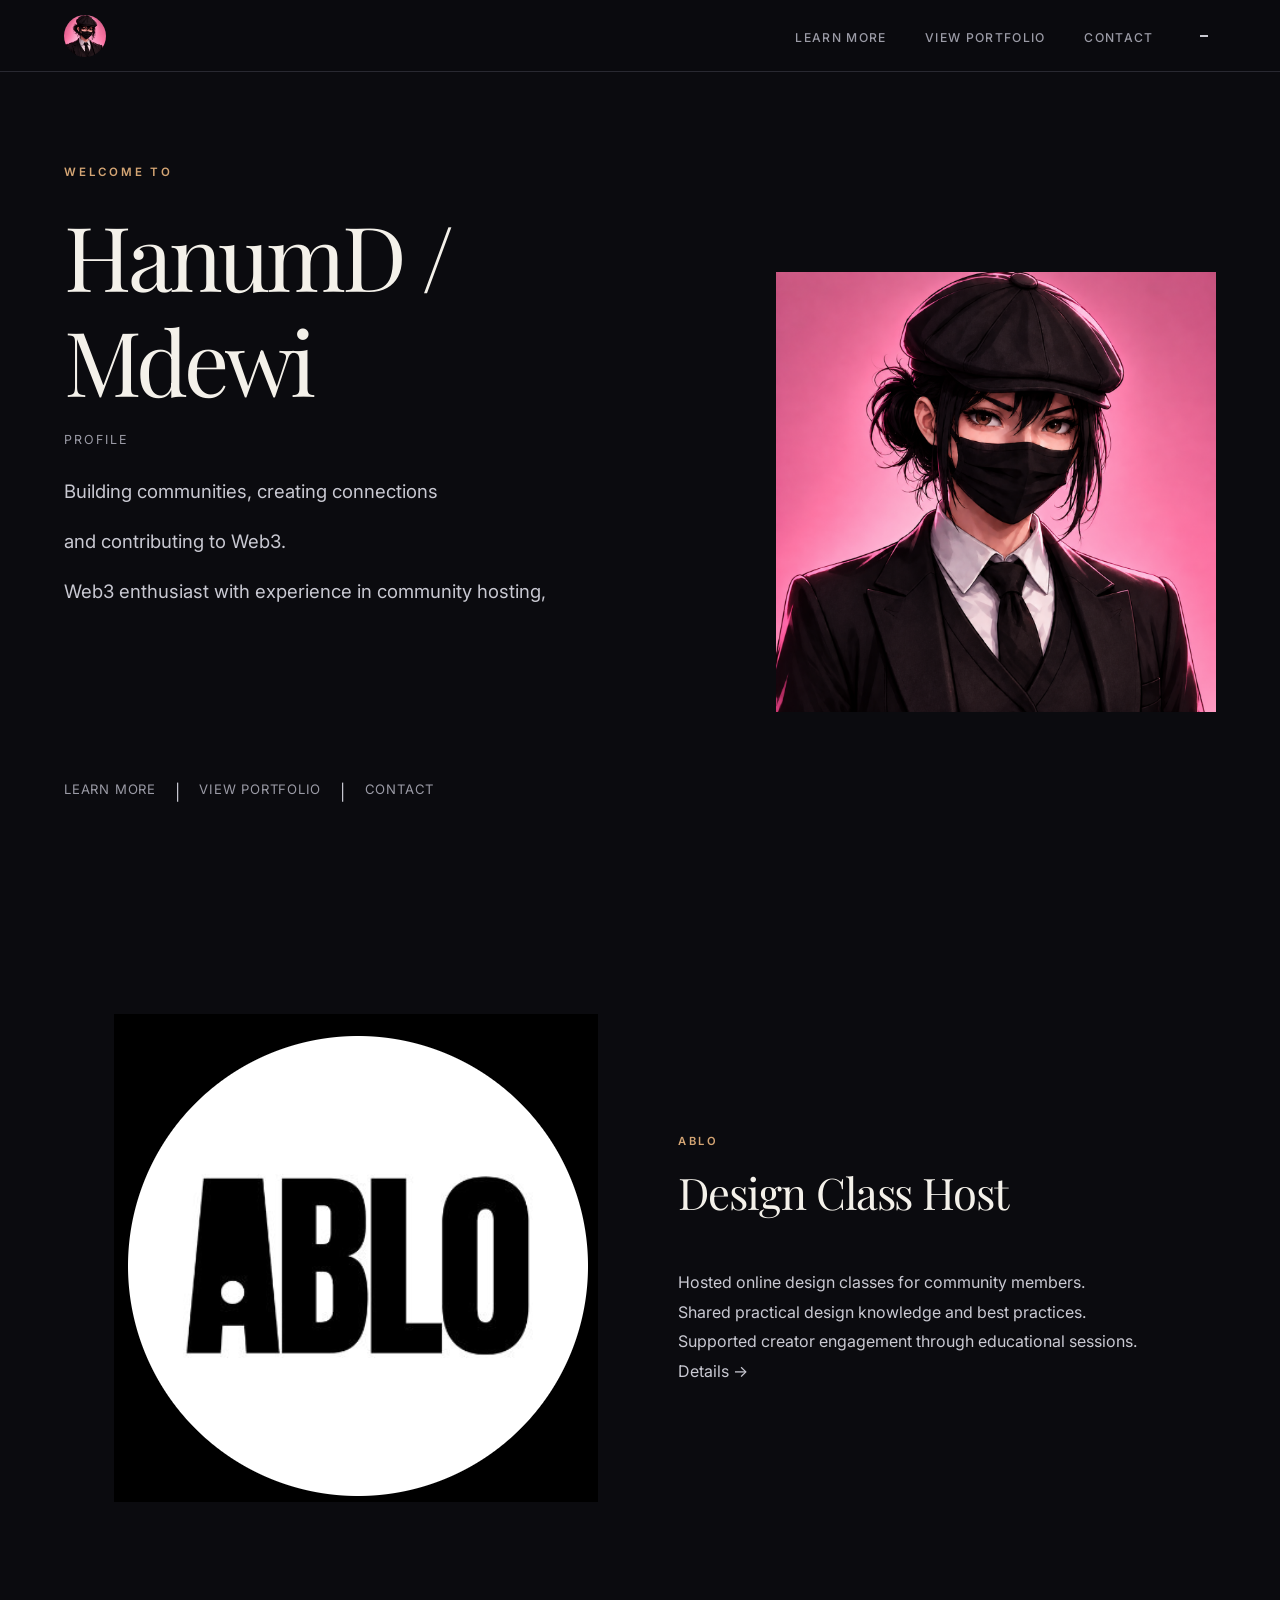
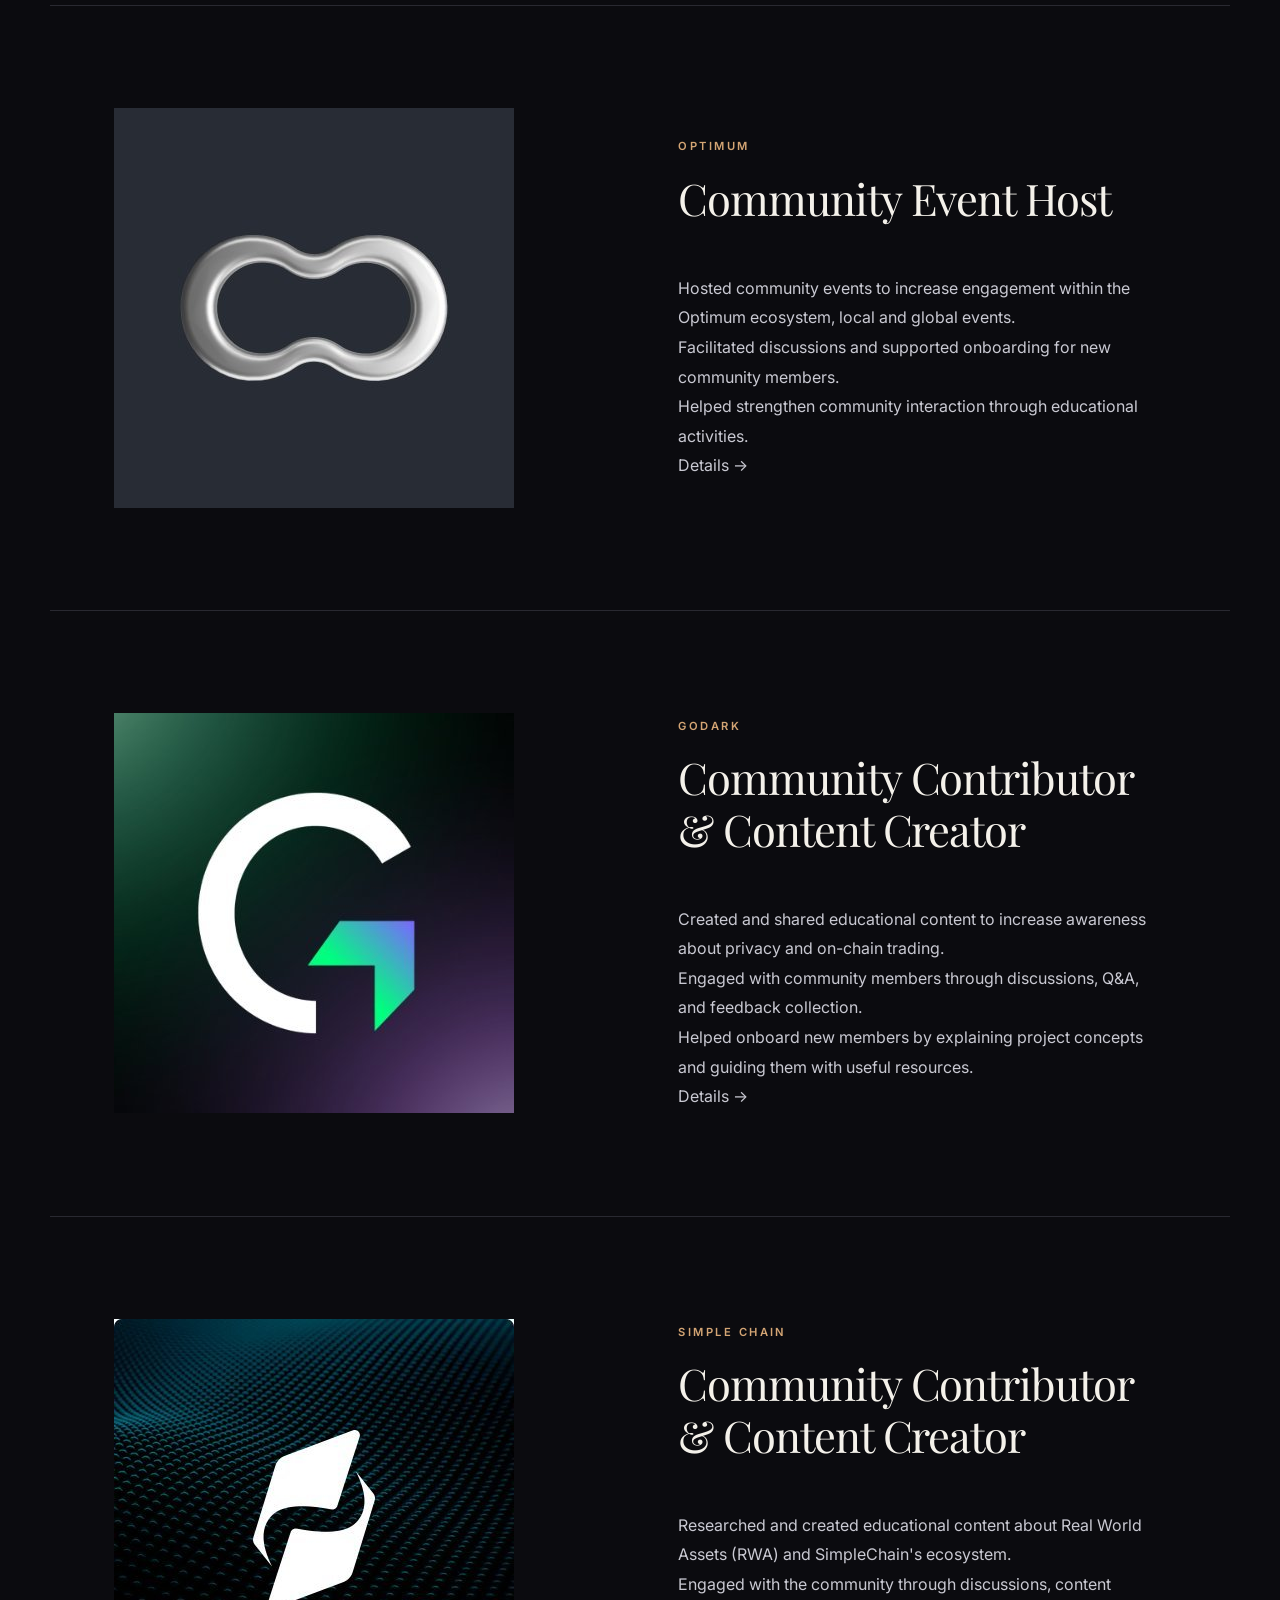
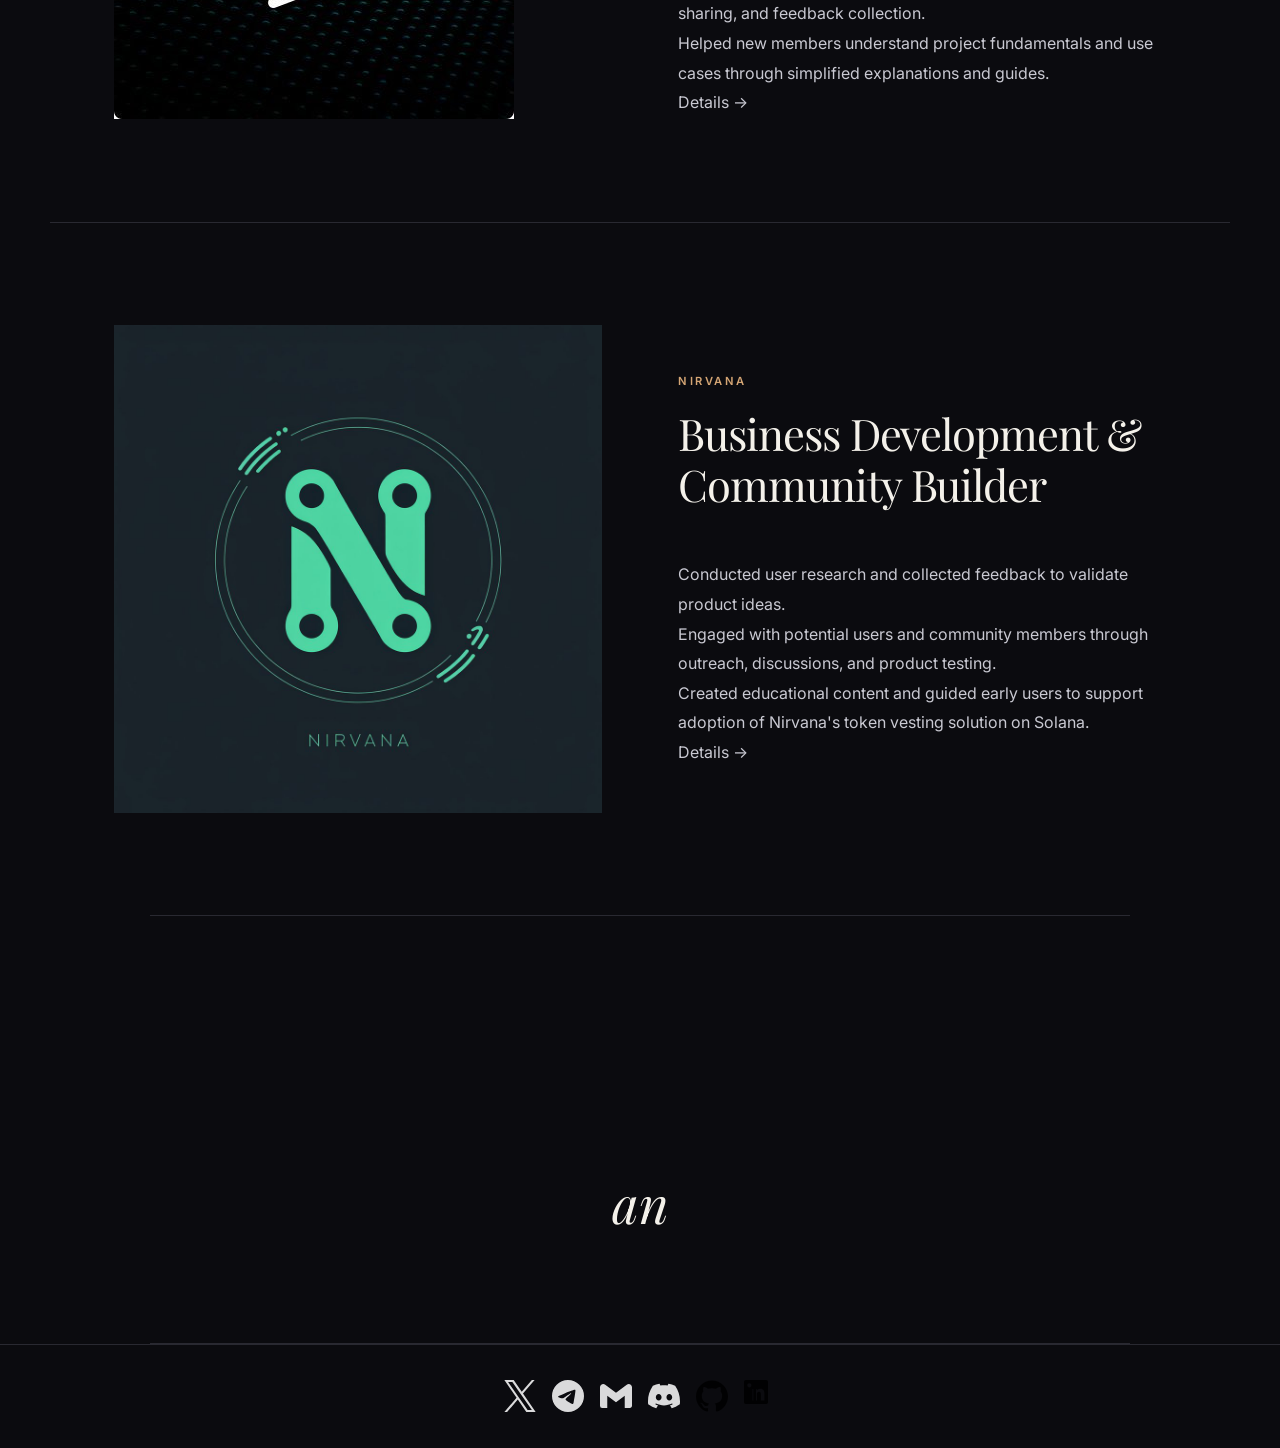
==== commit 0fb71c50: "Fix: 3-line menu button, menu CSS, contact page layout (black & white logos, add LinkedIn, remove Gi" ====
--- a/index.html
+++ b/index.html
@@ -199,7 +199,10 @@
                     <img src="assets/icons/discord.svg" alt="Discord" class="footer-img">
                 </a>
                 <a href="https://github.com/mdewi2590-collab" class="footer-icon" target="_blank" rel="noopener" title="GitHub">
-                    <img src="assets/logos/github-logo/GitHub Logos/SVG/GitHub_Invertocat_White.svg" alt="GitHub" class="footer-img">
+                    <img src="assets/icons/github.svg" alt="GitHub" class="footer-img">
+                </a>
+                <a href="https://www.linkedin.com/in/mega-asmara-dewi-223497419" class="footer-icon" target="_blank" rel="noopener" title="LinkedIn — https://www.linkedin.com/in/mega-asmara-dewi-223497419">
+                    <img src="assets/icons/linkedin.svg" alt="LinkedIn" class="footer-img">
                 </a>
             </div>
         </footer>
--- a/css/style.css
+++ b/css/style.css
@@ -318,15 +318,16 @@
 .footer-icon {
     width: 32px;
     height: 32px;
-    filter: invert(1);
-    opacity: 0.8;
-    transition: opacity 0.2s, transform 0.2s;
+    color: var(--text-bright);
+    opacity: 0.85;
+    transition: opacity 0.2s, transform 0.2s, filter 0.2s;
     display: block;
 }
 
 .footer-icon:hover {
     opacity: 1;
-    transform: scale(1.1);
+    transform: scale(1.12);
+    filter: brightness(1.15);
 }
 
 /* Footer text (if any) */
@@ -610,26 +611,40 @@
     margin: 0;
     display: flex;
     flex-direction: column;
-    gap: 1rem;
+    gap: 0.75rem;
 }
 
 .achievement-list li {
-    padding: 1rem 1.25rem;
-    background: var(--surface);
-    border: 1px solid var(--border);
-    border-radius: 8px;
+    padding: 0;
+    background: transparent;
+    border: none;
+    border-radius: 0;
     color: var(--text);
     font-size: clamp(1rem, 1.6vw, 1.15rem);
-    line-height: 1.6;
+    line-height: 1.7;
+    position: relative;
+    padding-left: 1.5rem;
+}
+
+.achievement-list li::before {
+    content: "";
+    position: absolute;
+    left: 0;
+    top: 0.55em;
+    width: 6px;
+    height: 6px;
+    border-radius: 50%;
+    background: var(--accent);
+    opacity: 0.8;
 }
 
 .cert-item,
 .cert-card {
     margin-bottom: 2rem;
     padding: 1.5rem 1.75rem;
-    background: var(--surface);
-    border: 1px solid var(--border);
-    border-radius: 8px;
+    background: transparent;
+    border: none;
+    border-radius: 0;
 }
 
 .cert-item:last-child,
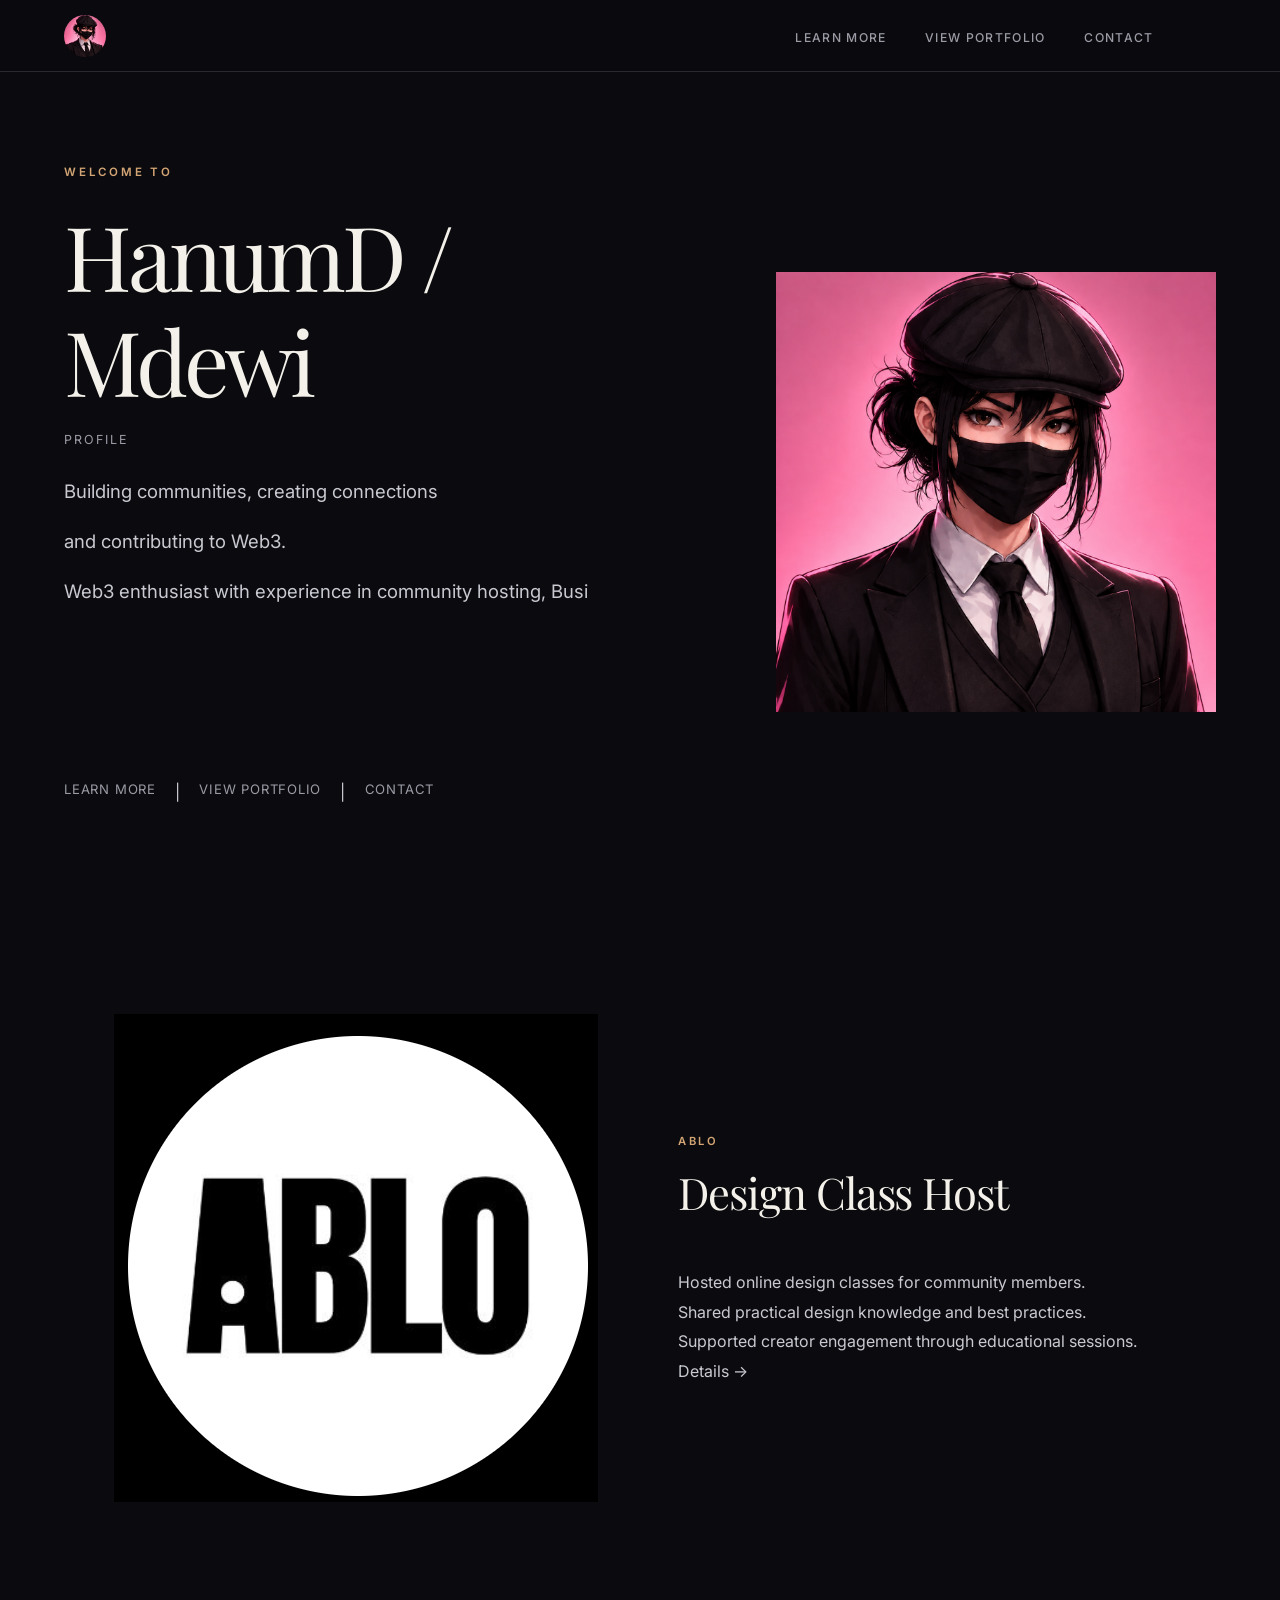
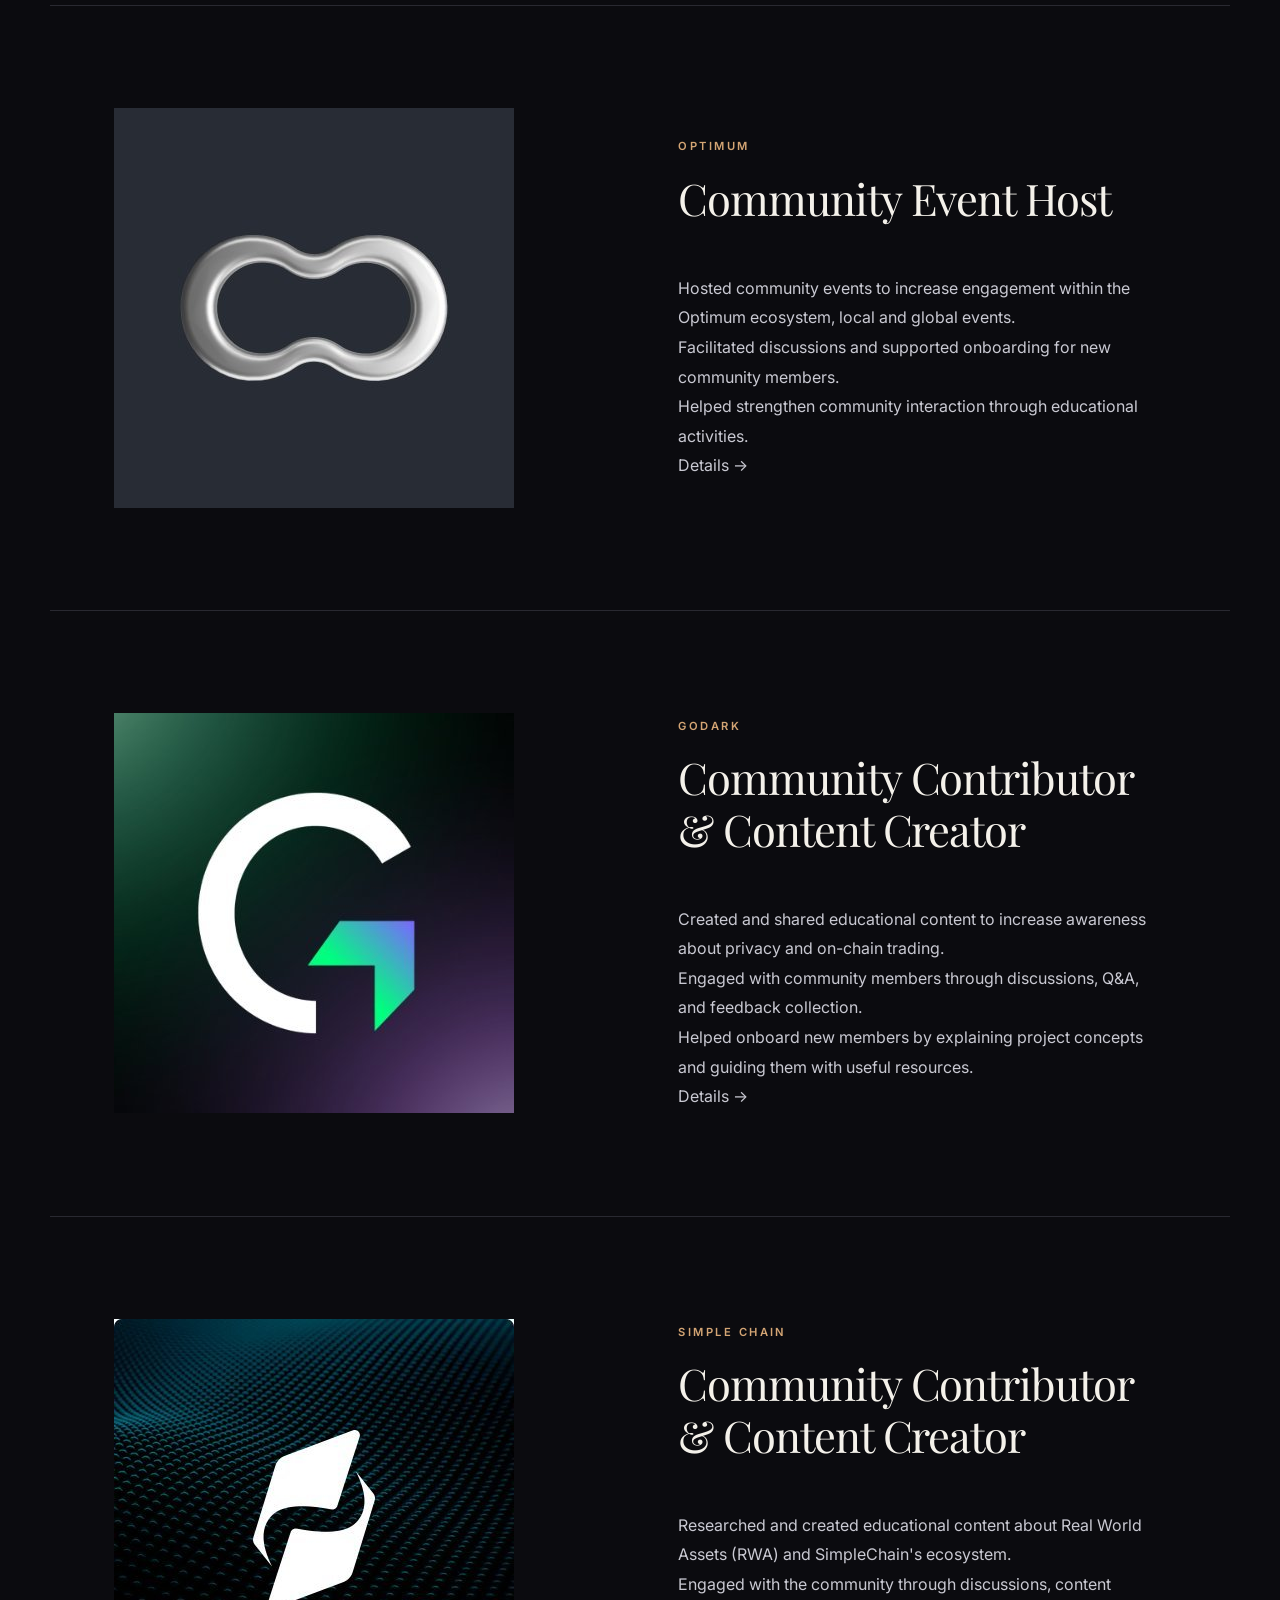
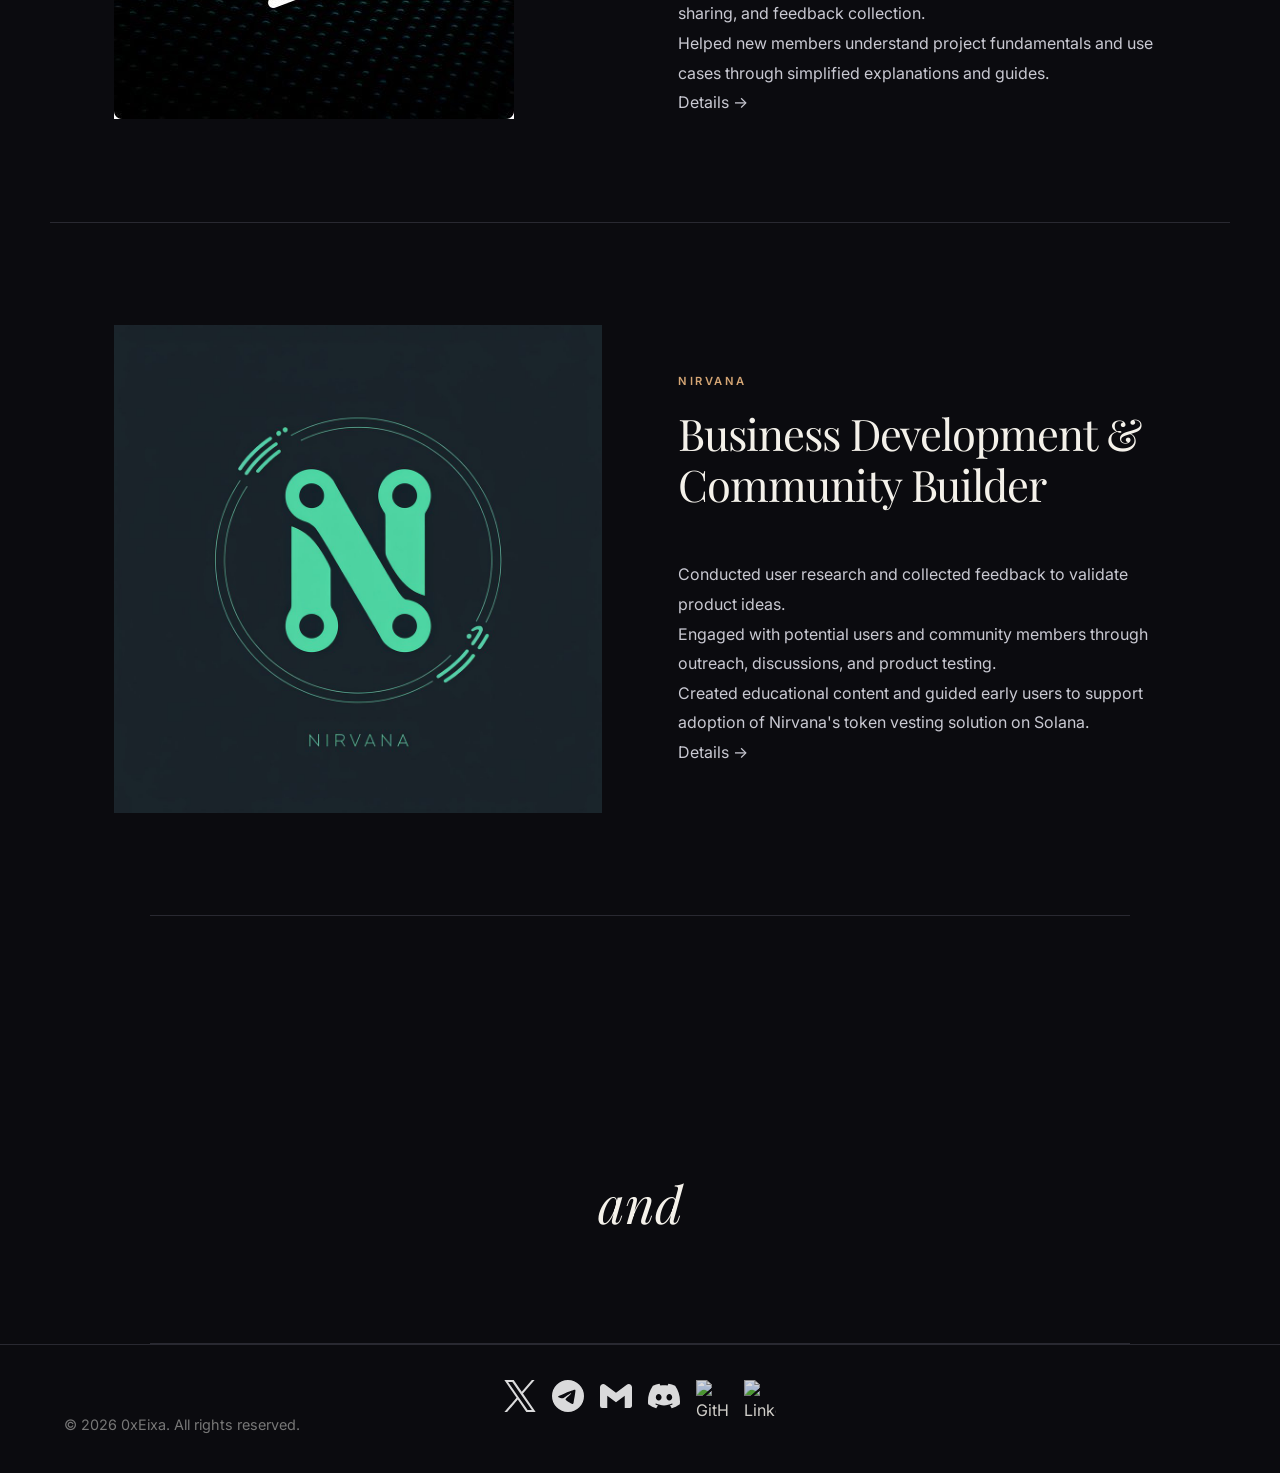
==== commit 6b9e798c: "Fix: 3-stacked-line menu button, menu text hierarchy + typing animation, contact page social format " ====
--- a/index.html
+++ b/index.html
@@ -19,9 +19,9 @@
                 <li><a href="contact.html">Contact</a></li>
             </ul>
             <button class="menu-trigger" id="menuTrigger" aria-label="Open menu">
-                <span class="dot"></span>
-                <span class="dot"></span>
-                <span class="dot"></span>
+                <span class="bar"></span>
+                <span class="bar"></span>
+                <span class="bar"></span>
             </button>
         </div>
     </nav>
@@ -34,36 +34,61 @@
         <ul class="menu-contents">
             <li>
                 <a href="index.html">
-                    <span class="mc-title" data-i18n="menu.home">Home</span>
-                    <span class="mc-desc" data-i18n="menu.home.desc">Landing — banner, tagline & core features.</span>
+                    <span class="mc-title" data-i18n="menu.home" data-menu-text="Home">Home</span>
+                    <span class="mc-desc" data-i18n="menu.home.desc" data-menu-text="Landing — banner, tagline & core features.">Landing — banner, tagline & core features.</span>
                 </a>
             </li>
             <li>
                 <a href="about.html">
-                    <span class="mc-title" data-i18n="menu.about">About</span>
-                    <span class="mc-desc" data-i18n="menu.about.desc">Vision, experience & ecosystem links.</span>
+                    <span class="mc-title" data-i18n="menu.about" data-menu-text="About">About</span>
+                    <span class="mc-desc" data-i18n="menu.about.desc" data-menu-text="Vision, experience & ecosystem links.">Vision, experience & ecosystem links.</span>
                 </a>
             </li>
             <li>
                 <a href="projects.html">
-                    <span class="mc-title" data-i18n="menu.projects">Projects</span>
-                    <span class="mc-desc" data-i18n="menu.projects.desc">Community experience & contributions.</span>
+                    <span class="mc-title" data-i18n="menu.projects" data-menu-text="Projects">Projects</span>
+                    <span class="mc-desc" data-i18n="menu.projects.desc" data-menu-text="Community experience & contributions.">Community experience & contributions.</span>
                 </a>
             </li>
             <li>
                 <a href="contact.html">
-                    <span class="mc-title" data-i18n="menu.contact">Contact</span>
-                    <span class="mc-desc" data-i18n="menu.contact.desc">Get in touch via X, Telegram, Email, Discord.</span>
+                    <span class="mc-title" data-i18n="menu.contact" data-menu-text="Contact">Contact</span>
+                    <span class="mc-desc" data-i18n="menu.contact.desc" data-menu-text="Get in touch via X, Telegram, Email, Discord.">Get in touch via X, Telegram, Email, Discord.</span>
                 </a>
             </li>
         </ul>
         <div class="menu-socials">
             <span class="menu-socials__label">Social media</span>
-            <a href="https://x.com/HanumD3e" target="_blank" rel="noopener">X</a>
-            <a href="https://t.me/HanumRockerD" target="_blank" rel="noopener">Telegram</a>
-            <a href="mailto:mdewi2590@gmail.com">Email</a>
-            <a href="https://discord.com/users/your_discord_id" target="_blank" rel="noopener">Discord</a>
-            <a href="https://github.com/mdewi2590-collab" target="_blank" rel="noopener">GitHub</a>
+            <a href="https://x.com/HanumD3e" target="_blank" rel="noopener">
+                <img src="assets/icons/x.svg" alt="X" class="menu-social-icon">
+                <span class="menu-social-title" data-menu-text="X">X</span>
+                <span class="menu-social-desc" data-menu-text="Follow @HanumD3e">Follow @HanumD3e</span>
+            </a>
+            <a href="https://t.me/HanumRockerD" target="_blank" rel="noopener">
+                <img src="assets/icons/telegram.svg" alt="Telegram" class="menu-social-icon">
+                <span class="menu-social-title" data-menu-text="Telegram">Telegram</span>
+                <span class="menu-social-desc" data-menu-text="Join @HanumRockerD">Join @HanumRockerD</span>
+            </a>
+            <a href="mailto:mdewi2590@gmail.com">
+                <img src="assets/icons/gmail.svg" alt="Email" class="menu-social-icon">
+                <span class="menu-social-title" data-menu-text="Email">Email</span>
+                <span class="menu-social-desc" data-menu-text="mdewi2590@gmail.com">mdewi2590@gmail.com</span>
+            </a>
+            <a href="https://discord.com/users/your_discord_id" target="_blank" rel="noopener">
+                <img src="assets/icons/discord.svg" alt="Discord" class="menu-social-icon">
+                <span class="menu-social-title" data-menu-text="Discord">Discord</span>
+                <span class="menu-social-desc" data-menu-text="Join the community">Join the community</span>
+            </a>
+            <a href="https://github.com/mdewi2590-collab" target="_blank" rel="noopener">
+                <img src="assets/icons/github.svg" alt="GitHub" class="menu-social-icon">
+                <span class="menu-social-title" data-menu-text="GitHub">GitHub</span>
+                <span class="menu-social-desc" data-menu-text="View the portfolio source">View the portfolio source</span>
+            </a>
+            <a href="https://www.linkedin.com/in/mega-asmara-dewi-223497419" target="_blank" rel="noopener">
+                <img src="assets/icons/linkedin.svg" alt="LinkedIn" class="menu-social-icon">
+                <span class="menu-social-title" data-menu-text="LinkedIn">LinkedIn</span>
+                <span class="menu-social-desc" data-menu-text="Mega Asmara Dewi">Mega Asmara Dewi</span>
+            </a>
         </div>
         <div class="menu-lang-switch">
             <select id="langSelect" aria-label="Language">
@@ -186,25 +211,26 @@
 
         <footer class="footer reveal-block">
             <div class="footer-content">
-                <a href="https://x.com/HanumD3e" class="footer-icon" target="_blank" rel="noopener" title="X">
+                <a href="https://x.com/HanumD3e" class="footer-icon" target="_blank" rel="noopener noreferrer" title="X">
                     <img src="assets/icons/x.svg" alt="X" class="footer-img">
                 </a>
-                <a href="https://t.me/HanumRockerD" class="footer-icon" target="_blank" rel="noopener" title="Telegram">
+                <a href="https://t.me/HanumRockerD" class="footer-icon" target="_blank" rel="noopener noreferrer" title="Telegram">
                     <img src="assets/icons/telegram.svg" alt="Telegram" class="footer-img">
                 </a>
                 <a href="mailto:mdewi2590@gmail.com" class="footer-icon" title="Email">
                     <img src="assets/icons/gmail.svg" alt="Email" class="footer-img">
                 </a>
-                <a href="https://discord.com/users/your_discord_id" class="footer-icon" target="_blank" rel="noopener" title="Discord">
+                <a href="https://discord.com/users/your_discord_id" class="footer-icon" target="_blank" rel="noopener noreferrer" title="Discord">
                     <img src="assets/icons/discord.svg" alt="Discord" class="footer-img">
                 </a>
-                <a href="https://github.com/mdewi2590-collab" class="footer-icon" target="_blank" rel="noopener" title="GitHub">
+                <a href="https://github.com/mdewi2590-collab" class="footer-icon" target="_blank" rel="noopener noreferrer" title="GitHub">
                     <img src="assets/icons/github.svg" alt="GitHub" class="footer-img">
                 </a>
-                <a href="https://www.linkedin.com/in/mega-asmara-dewi-223497419" class="footer-icon" target="_blank" rel="noopener" title="LinkedIn — https://www.linkedin.com/in/mega-asmara-dewi-223497419">
+                <a href="https://www.linkedin.com/in/mega-asmara-dewi-223497419" class="footer-icon" target="_blank" rel="noopener noreferrer" title="LinkedIn — https://www.linkedin.com/in/mega-asmara-dewi-223497419">
                     <img src="assets/icons/linkedin.svg" alt="LinkedIn" class="footer-img">
                 </a>
             </div>
+            <p class="copyright">© 2026 <a href="https://x.com/eixaid" target="_blank" rel="noopener noreferrer">0xEixa</a>. All rights reserved.</p>
         </footer>
     </main>
 
--- a/css/style.css
+++ b/css/style.css
@@ -158,11 +158,25 @@
     height: 18px;
 }
 
-.menu-trigger .dot {
-    width: 100%;
+.menu-trigger .bar {
+    display: block;
+    width: 24px;
     height: 2px;
-    background: var(--text);
-    transition: background 0.3s;
+    background: var(--text-bright);
+    margin: 4px 0;
+    transition: background 0.3s, transform 0.3s, opacity 0.3s;
+}
+
+.menu-trigger.open .bar:first-child {
+    transform: translateY(6px) rotate(45deg);
+}
+
+.menu-trigger.open .bar:nth-child(2) {
+    opacity: 0;
+}
+
+.menu-trigger.open .bar:last-child {
+    transform: translateY(-6px) rotate(-45deg);
 }
 
 /* Menu Backdrop */
@@ -252,26 +266,32 @@
     color: var(--accent);
 }
 
-.menu-socials {
-    margin-top: 1.5rem;
-    padding-top: 1.25rem;
-    border-top: 1px solid var(--border);
-}
-
-.menu-socials__label {
+/* Menu content text hierarchy */
+.mc-title {
     display: block;
-    margin-bottom: 0.75rem;
-    color: var(--accent);
-    font-size: 0.7rem;
+    font-size: 1rem;
     font-weight: 600;
-    letter-spacing: 0.14em;
-    text-transform: uppercase;
+    color: var(--text-bright);
+    margin-bottom: 0.25rem;
+}
+
+.mc-desc {
+    display: block;
+    font-size: 0.8125rem;
+    color: rgba(255, 255, 255, 0.6);
+}
+
+/* Menu socials */
+.menu-social-icon {
+    width: 22px;
+    height: 22px;
+    flex-shrink: 0;
 }
 
 .menu-socials a {
     display: flex;
     align-items: center;
-    gap: 0.5rem;
+    gap: 0.75rem;
     margin-bottom: 0.55rem;
     color: var(--text);
     font-size: 0.92rem;
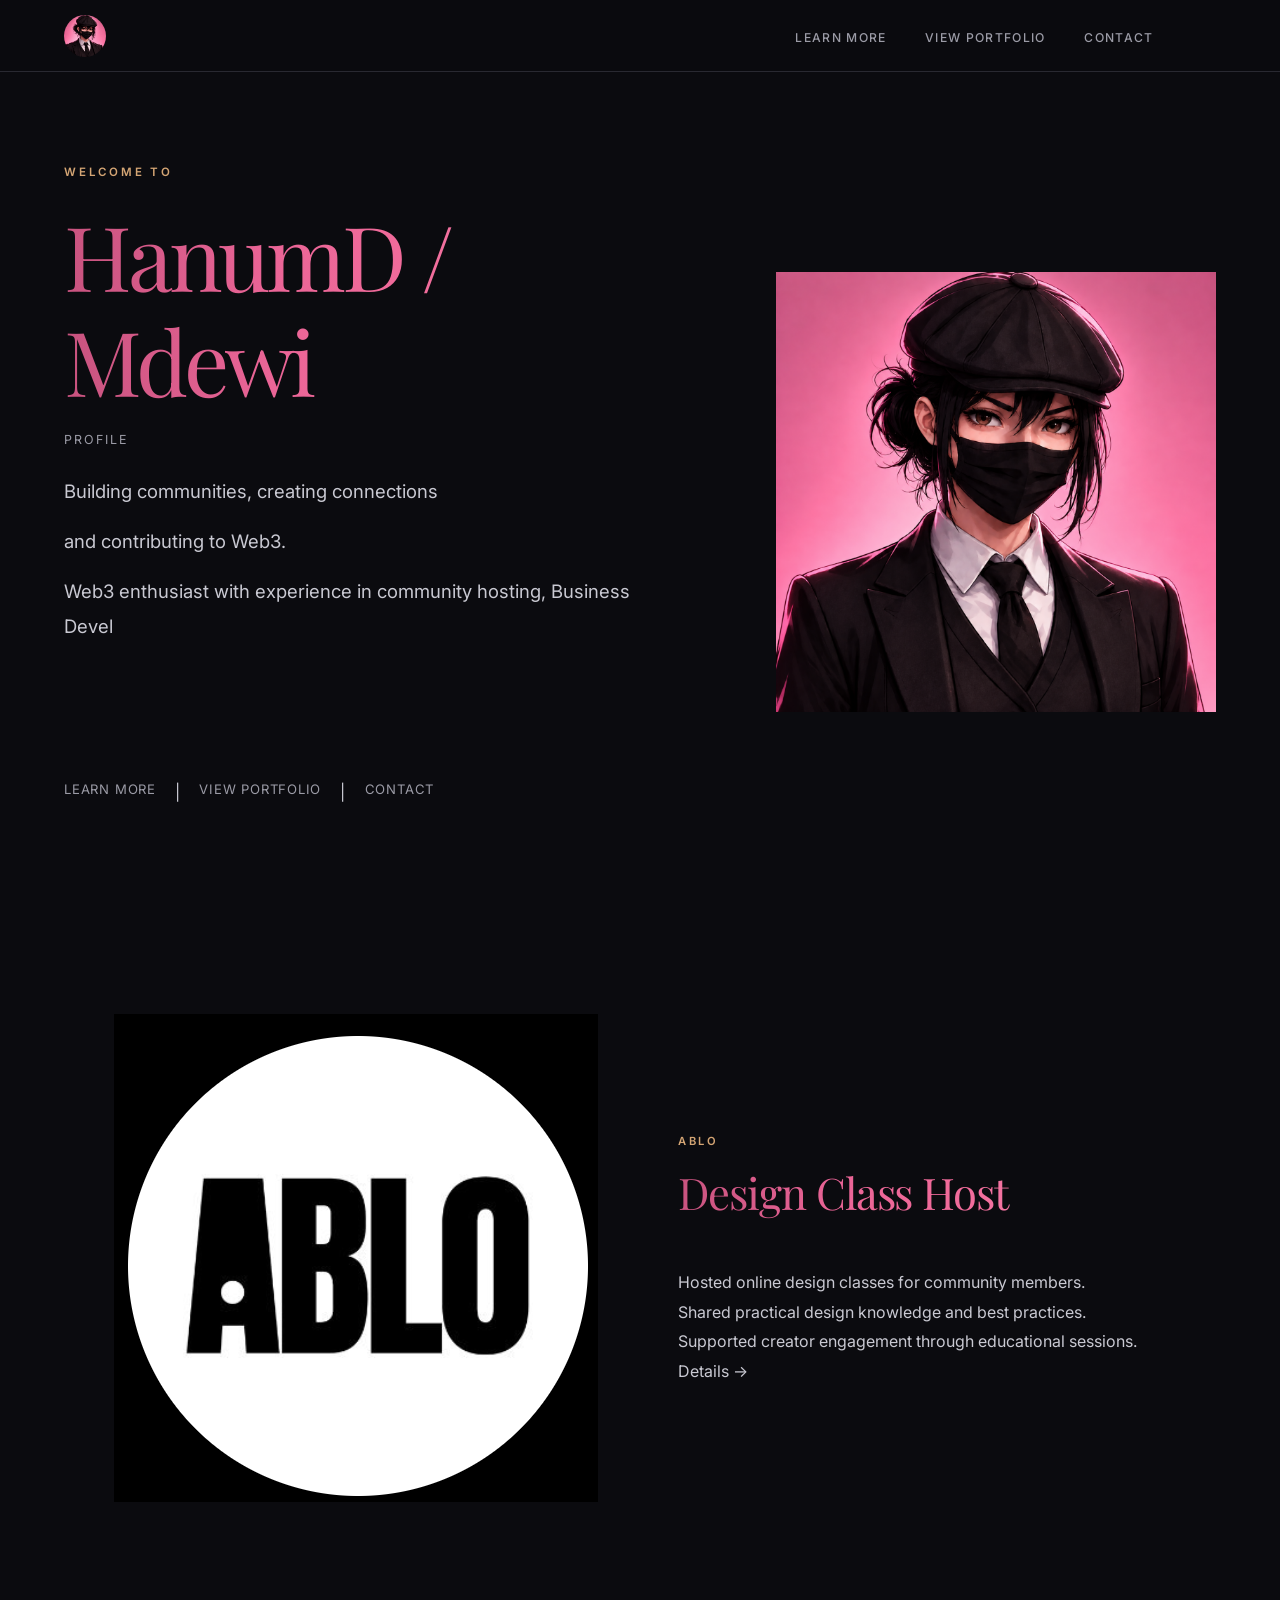
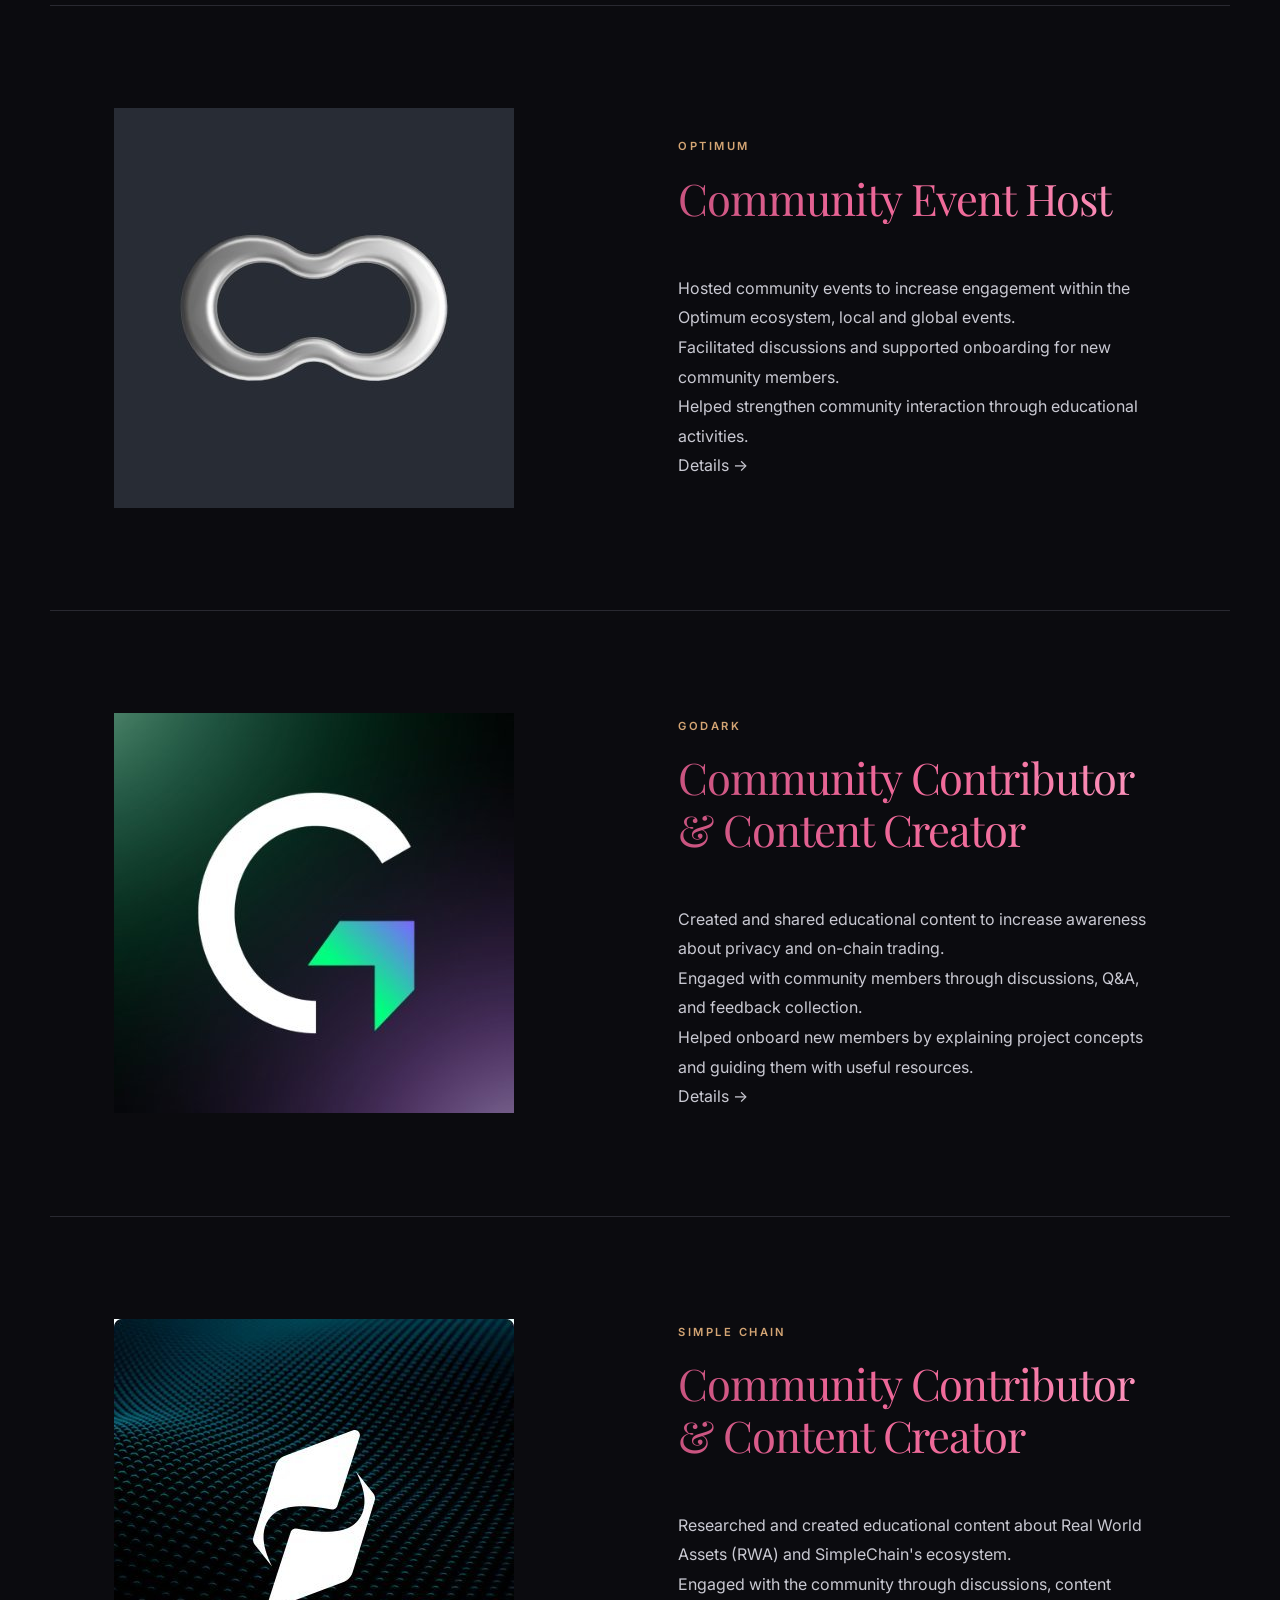
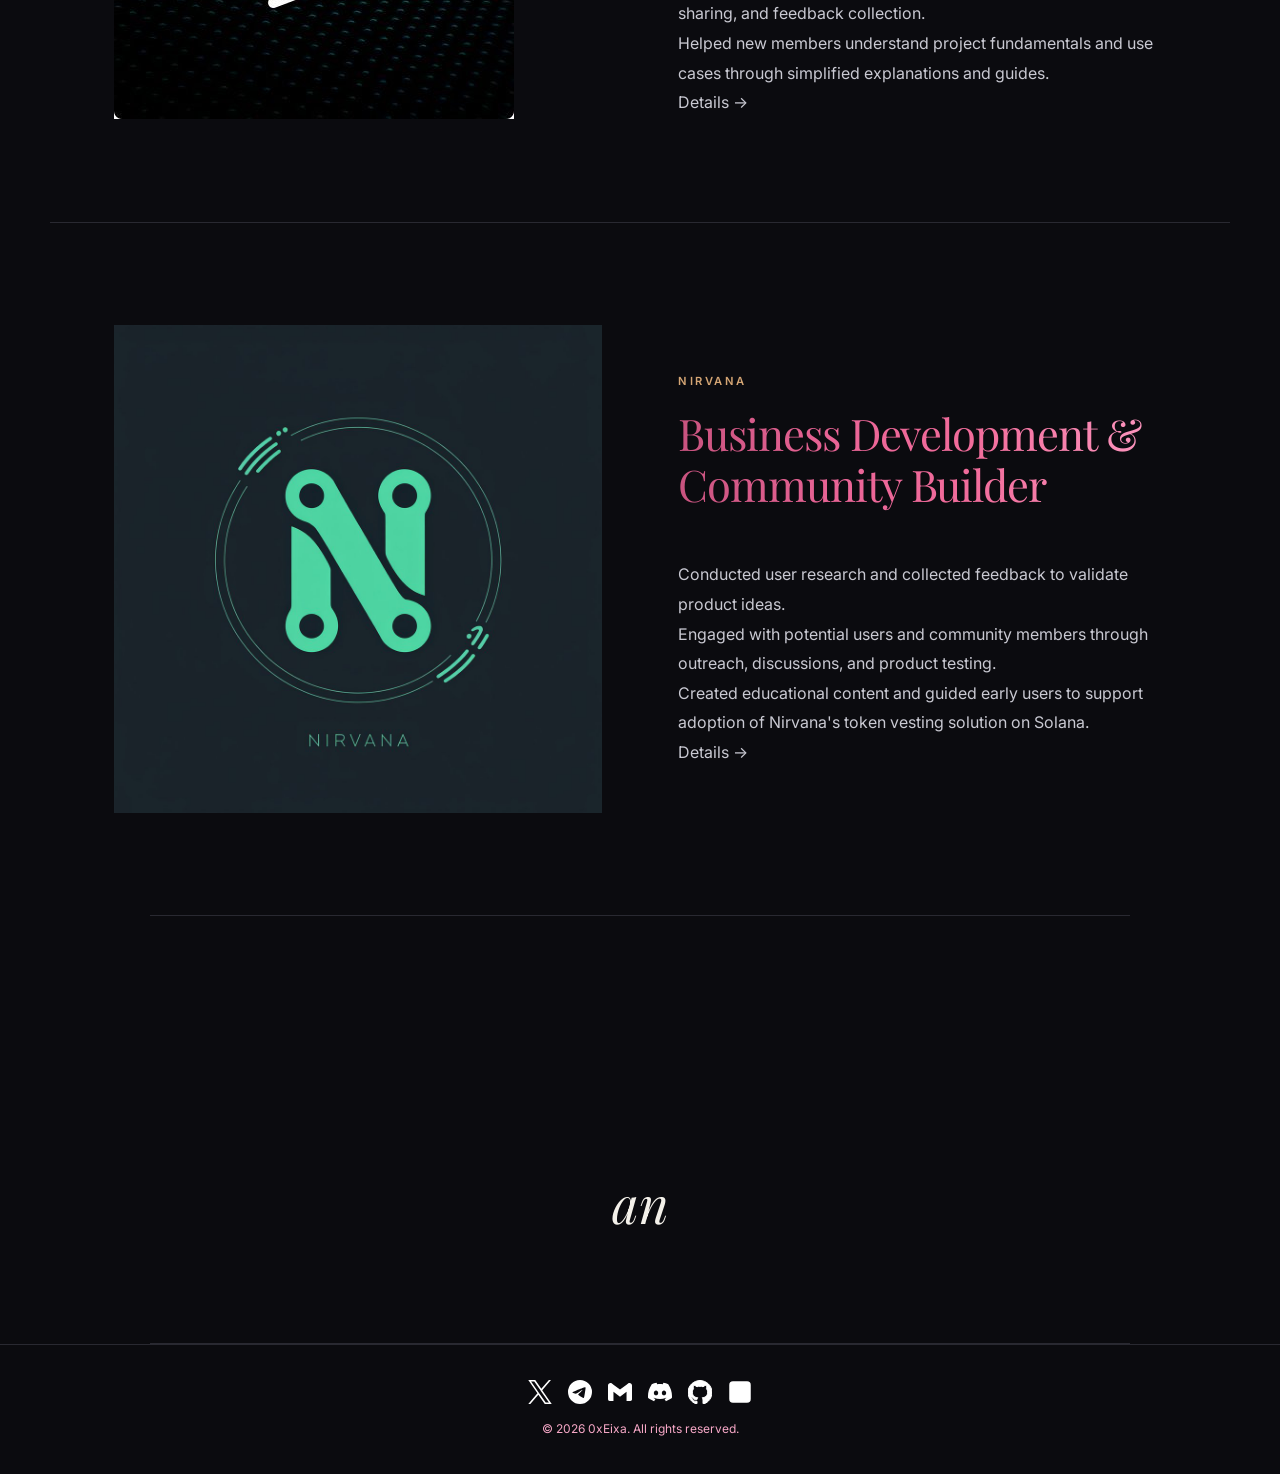
==== commit cadfc73f: "fix menu button and portfolio styling" ====
--- a/index.html
+++ b/index.html
@@ -32,64 +32,96 @@
             <button class="menu-close" id="menuClose" aria-label="Close menu">&times;</button>
         </div>
         <ul class="menu-contents">
-            <li>
-                <a href="index.html">
-                    <span class="mc-title" data-i18n="menu.home" data-menu-text="Home">Home</span>
-                    <span class="mc-desc" data-i18n="menu.home.desc" data-menu-text="Landing — banner, tagline & core features.">Landing — banner, tagline & core features.</span>
-                </a>
-            </li>
-            <li>
-                <a href="about.html">
-                    <span class="mc-title" data-i18n="menu.about" data-menu-text="About">About</span>
-                    <span class="mc-desc" data-i18n="menu.about.desc" data-menu-text="Vision, experience & ecosystem links.">Vision, experience & ecosystem links.</span>
-                </a>
-            </li>
-            <li>
-                <a href="projects.html">
-                    <span class="mc-title" data-i18n="menu.projects" data-menu-text="Projects">Projects</span>
-                    <span class="mc-desc" data-i18n="menu.projects.desc" data-menu-text="Community experience & contributions.">Community experience & contributions.</span>
-                </a>
-            </li>
-            <li>
-                <a href="contact.html">
-                    <span class="mc-title" data-i18n="menu.contact" data-menu-text="Contact">Contact</span>
-                    <span class="mc-desc" data-i18n="menu.contact.desc" data-menu-text="Get in touch via X, Telegram, Email, Discord.">Get in touch via X, Telegram, Email, Discord.</span>
+            <li class="menu-item">
+                <a href="index.html" class="menu-item-link">
+                    <span class="menu-item-copy">
+                        <span class="menu-item-title" data-text="Home">Home</span>
+                        <span class="menu-item-preview" data-text="Landing — banner, tagline &amp; core features.">Landing — banner, tagline &amp; core features.</span>
+                    </span>
+                </a>
+            </li>
+            <li class="menu-item">
+                <a href="about.html" class="menu-item-link">
+                    <span class="menu-item-copy">
+                        <span class="menu-item-title" data-text="About">About</span>
+                        <span class="menu-item-preview" data-text="Vision, experience &amp; ecosystem links.">Vision, experience &amp; ecosystem links.</span>
+                    </span>
+                </a>
+            </li>
+            <li class="menu-item">
+                <a href="projects.html" class="menu-item-link">
+                    <span class="menu-item-copy">
+                        <span class="menu-item-title" data-text="Projects">Projects</span>
+                        <span class="menu-item-preview" data-text="Community experience &amp; contributions.">Community experience &amp; contributions.</span>
+                    </span>
+                </a>
+            </li>
+            <li class="menu-item">
+                <a href="contact.html" class="menu-item-link">
+                    <span class="menu-item-copy">
+                        <span class="menu-item-title" data-text="Contact">Contact</span>
+                        <span class="menu-item-preview" data-text="Get in touch via X, Telegram, Email, Discord.">Get in touch via X, Telegram, Email, Discord.</span>
+                    </span>
                 </a>
             </li>
         </ul>
-        <div class="menu-socials">
-            <span class="menu-socials__label">Social media</span>
-            <a href="https://x.com/HanumD3e" target="_blank" rel="noopener">
-                <img src="assets/icons/x.svg" alt="X" class="menu-social-icon">
-                <span class="menu-social-title" data-menu-text="X">X</span>
-                <span class="menu-social-desc" data-menu-text="Follow @HanumD3e">Follow @HanumD3e</span>
-            </a>
-            <a href="https://t.me/HanumRockerD" target="_blank" rel="noopener">
-                <img src="assets/icons/telegram.svg" alt="Telegram" class="menu-social-icon">
-                <span class="menu-social-title" data-menu-text="Telegram">Telegram</span>
-                <span class="menu-social-desc" data-menu-text="Join @HanumRockerD">Join @HanumRockerD</span>
-            </a>
-            <a href="mailto:mdewi2590@gmail.com">
-                <img src="assets/icons/gmail.svg" alt="Email" class="menu-social-icon">
-                <span class="menu-social-title" data-menu-text="Email">Email</span>
-                <span class="menu-social-desc" data-menu-text="mdewi2590@gmail.com">mdewi2590@gmail.com</span>
-            </a>
-            <a href="https://discord.com/users/your_discord_id" target="_blank" rel="noopener">
-                <img src="assets/icons/discord.svg" alt="Discord" class="menu-social-icon">
-                <span class="menu-social-title" data-menu-text="Discord">Discord</span>
-                <span class="menu-social-desc" data-menu-text="Join the community">Join the community</span>
-            </a>
-            <a href="https://github.com/mdewi2590-collab" target="_blank" rel="noopener">
-                <img src="assets/icons/github.svg" alt="GitHub" class="menu-social-icon">
-                <span class="menu-social-title" data-menu-text="GitHub">GitHub</span>
-                <span class="menu-social-desc" data-menu-text="View the portfolio source">View the portfolio source</span>
-            </a>
-            <a href="https://www.linkedin.com/in/mega-asmara-dewi-223497419" target="_blank" rel="noopener">
-                <img src="assets/icons/linkedin.svg" alt="LinkedIn" class="menu-social-icon">
-                <span class="menu-social-title" data-menu-text="LinkedIn">LinkedIn</span>
-                <span class="menu-social-desc" data-menu-text="Mega Asmara Dewi">Mega Asmara Dewi</span>
-            </a>
-        </div>
+        <ul class="menu menu-socials" aria-label="Social media">
+            <li class="menu-label">Social media</li>
+            <li class="menu-item">
+                <a class="menu-item-link" href="https://x.com/HanumD3e" target="_blank" rel="noopener">
+                    <img src="assets/icons/x.svg" alt="X" class="menu-item-icon">
+                    <span class="menu-item-copy">
+                        <span class="menu-item-title" data-text="X">X</span>
+                        <span class="menu-item-preview" data-text="HanumD3e">HanumD3e</span>
+                    </span>
+                </a>
+            </li>
+            <li class="menu-item">
+                <a class="menu-item-link" href="https://t.me/HanumRockerD" target="_blank" rel="noopener">
+                    <img src="assets/icons/telegram.svg" alt="Telegram" class="menu-item-icon">
+                    <span class="menu-item-copy">
+                        <span class="menu-item-title" data-text="Telegram">Telegram</span>
+                        <span class="menu-item-preview" data-text="HanumRockerD">HanumRockerD</span>
+                    </span>
+                </a>
+            </li>
+            <li class="menu-item">
+                <a class="menu-item-link" href="mailto:mdewi2590@gmail.com">
+                    <img src="assets/icons/gmail.svg" alt="Email" class="menu-item-icon">
+                    <span class="menu-item-copy">
+                        <span class="menu-item-title" data-text="Email">Email</span>
+                        <span class="menu-item-preview" data-text="mdewi2590@gmail.com">mdewi2590@gmail.com</span>
+                    </span>
+                </a>
+            </li>
+            <li class="menu-item">
+                <a class="menu-item-link" href="https://discordapp.com/users/1400809156725964801" target="_blank" rel="noopener">
+                    <img src="assets/icons/discord.svg" alt="Discord" class="menu-item-icon">
+                    <span class="menu-item-copy">
+                        <span class="menu-item-title" data-text="Discord">Discord</span>
+                        <span class="menu-item-preview" data-text="Send message">Send message</span>
+                    </span>
+                </a>
+            </li>
+            <li class="menu-item">
+                <a class="menu-item-link" href="https://github.com/mdewi2590-collab" target="_blank" rel="noopener">
+                    <img src="assets/icons/github.svg" alt="GitHub" class="menu-item-icon">
+                    <span class="menu-item-copy">
+                        <span class="menu-item-title" data-text="GitHub">GitHub</span>
+                        <span class="menu-item-preview" data-text="Portfolio source">Portfolio source</span>
+                    </span>
+                </a>
+            </li>
+            <li class="menu-item">
+                <a class="menu-item-link" href="https://www.linkedin.com/in/mega-asmara-dewi-223497419" target="_blank" rel="noopener">
+                    <img src="assets/icons/linkedin.svg" alt="LinkedIn" class="menu-item-icon">
+                    <span class="menu-item-copy">
+                        <span class="menu-item-title" data-text="LinkedIn">LinkedIn</span>
+                        <span class="menu-item-preview" data-text="Mega Asmara Dewi">Mega Asmara Dewi</span>
+                    </span>
+                </a>
+            </li>
+        </ul>
         <div class="menu-lang-switch">
             <select id="langSelect" aria-label="Language">
                 <option value="en">English</option>
@@ -220,7 +252,7 @@
                 <a href="mailto:mdewi2590@gmail.com" class="footer-icon" title="Email">
                     <img src="assets/icons/gmail.svg" alt="Email" class="footer-img">
                 </a>
-                <a href="https://discord.com/users/your_discord_id" class="footer-icon" target="_blank" rel="noopener noreferrer" title="Discord">
+                <a href="https://discordapp.com/users/1400809156725964801" class="footer-icon" target="_blank" rel="noopener noreferrer" title="Discord">
                     <img src="assets/icons/discord.svg" alt="Discord" class="footer-img">
                 </a>
                 <a href="https://github.com/mdewi2590-collab" class="footer-icon" target="_blank" rel="noopener noreferrer" title="GitHub">
--- a/css/style.css
+++ b/css/style.css
@@ -144,16 +144,17 @@
     padding-top: var(--nav-height);
 }
 
-/* Menu Trigger (Hamburger) */
+/* Menu Trigger (Hamburger) — 3 white stacked lines, visible on black navbar */
 .menu-trigger {
     flex: 0 0 auto;
-    background: none;
+    background: transparent !important;
     border: none;
     cursor: pointer;
     padding: 0.5rem;
-    display: flex;
+    display: flex !important;
     flex-direction: column;
-    justify-content: space-between;
+    justify-content: center;
+    gap: 4px;
     width: 24px;
     height: 18px;
 }
@@ -162,9 +163,20 @@
     display: block;
     width: 24px;
     height: 2px;
-    background: var(--text-bright);
-    margin: 4px 0;
-    transition: background 0.3s, transform 0.3s, opacity 0.3s;
+    background: linear-gradient(
+      90deg,
+      #C8537F 0%,
+      #EB6597 35%,
+      #F16C9B 60%,
+      #FE99C1 100%
+    );
+    margin: 0;
+    transition: transform 0.3s, opacity 0.3s;
+    border-radius: 2px;
+}
+
+.menu-trigger:hover .bar {
+    opacity: 0.75;
 }
 
 .menu-trigger.open .bar:first-child {
@@ -266,41 +278,72 @@
     color: var(--accent);
 }
 
-/* Menu content text hierarchy */
-.mc-title {
-    display: block;
+/* Menu */
+.menu {
+    display: none;
+    flex-direction: column;
+    gap: 1.25rem;
+    padding: 1.5rem 0 0;
+    margin: 0;
+    list-style: none;
+}
+
+.menu-panel.open .menu {
+    display: flex;
+}
+
+.menu-label {
+    margin: 0 0 -0.75rem;
+    color: var(--accent);
+    font-size: 0.7rem;
+    font-weight: 600;
+    letter-spacing: 0.14em;
+    text-transform: uppercase;
+}
+
+.menu-item {
+    display: flex;
+    flex-direction: column;
+    gap: 0.25rem;
+}
+
+.menu-item-link {
+    display: flex;
+    align-items: flex-start;
+    gap: 0.75rem;
+    color: var(--text);
+    transition: color var(--transition), transform var(--transition);
+}
+
+.menu-item-link:hover {
+    color: var(--accent);
+    transform: translateX(3px);
+}
+
+.menu-item-icon {
+    width: 22px;
+    height: 22px;
+    margin-top: 0.1rem;
+    flex-shrink: 0;
+}
+
+.menu-item-copy {
+    display: flex;
+    flex-direction: column;
+    gap: 0.25rem;
+}
+
+.menu-item-title {
     font-size: 1rem;
     font-weight: 600;
     color: var(--text-bright);
-    margin-bottom: 0.25rem;
-}
-
-.mc-desc {
-    display: block;
+    line-height: 1.2;
+}
+
+.menu-item-preview {
     font-size: 0.8125rem;
-    color: rgba(255, 255, 255, 0.6);
-}
-
-/* Menu socials */
-.menu-social-icon {
-    width: 22px;
-    height: 22px;
-    flex-shrink: 0;
-}
-
-.menu-socials a {
-    display: flex;
-    align-items: center;
-    gap: 0.75rem;
-    margin-bottom: 0.55rem;
-    color: var(--text);
-    font-size: 0.92rem;
-    transition: color var(--transition), transform var(--transition);
-}
-
-.menu-socials a:hover {
-    color: var(--accent);
-    transform: translateX(4px);
+    color: #F7A8C7;
+    line-height: 1.3;
 }
 
 .menu-lang-switch {
@@ -335,26 +378,61 @@
     flex-wrap: wrap;
 }
 
-.footer-icon {
-    width: 32px;
-    height: 32px;
-    color: var(--text-bright);
-    opacity: 0.85;
-    transition: opacity 0.2s, transform 0.2s, filter 0.2s;
-    display: block;
-}
-
-.footer-icon:hover {
-    opacity: 1;
-    transform: scale(1.12);
-    filter: brightness(1.15);
-}
-
-/* Footer text (if any) */
-.footer p {
-    margin: 0;
-    color: #777;
-    font-size: 0.9rem;
+/* Footer icon size — small on mobile, larger on desktop */
+.footer-content img,
+.footer-content svg {
+    width: 20px;
+    height: 20px;
+}
+
+@media (min-width: 768px) {
+    .footer-content img,
+    .footer-content svg {
+        width: 24px;
+        height: 24px;
+    }
+}
+
+/* Copyright */
+.copyright {
+    margin: 1rem 0 0;
+    text-align: center;
+    font-size: 0.75rem;
+    color: #F7A8C7;
+    line-height: 1.5;
+}
+.copyright a {
+    color: inherit;
+    text-decoration: none;
+}
+.copyright a:hover {
+    color: #F7A8C7;
+    text-decoration: underline;
+}
+
+/* Global icon color fix — ensure all icons are white on dark backgrounds */
+.contact-icon,
+.social-icons img,
+.social-icons svg,
+.menu-item-icon,
+.social-icon,
+.footer-img,
+.menu-social-icon {
+    filter: brightness(0) invert(1);
+}
+
+/* Contact page icon size */
+.contact-list img,
+.contact-list svg {
+    width: 20px;
+    height: 20px;
+}
+@media (min-width: 768px) {
+    .contact-list img,
+    .contact-list svg {
+        width: 24px;
+        height: 24px;
+    }
 }
 
 /* Pante-style scroll reveal */
@@ -576,6 +654,45 @@
     text-align: center;
 }
 
+h1,
+.hero-title,
+.page-title,
+.section-title,
+.contact-title,
+.cert-title,
+.split-title,
+.project-info h2 {
+  background: linear-gradient(
+    90deg,
+    #C8537F 0%,
+    #EB6597 35%,
+    #F16C9B 60%,
+    #FE99C1 100%
+  );
+  -webkit-background-clip: text;
+  background-clip: text;
+  -webkit-text-fill-color: transparent;
+  color: transparent;
+}
+/* Subtitle gradient — short span, same palette as titles */
+.subtitle,
+.section-subtitle,
+.contact-subtitle,
+h2.subtitle {
+  background: linear-gradient(
+    90deg,
+    #C8537F 0%,
+    #EB6597 40%,
+    #F16C9B 70%,
+    #FE99C1 100%
+  );
+  -webkit-background-clip: text;
+  background-clip: text;
+  -webkit-text-fill-color: transparent;
+  color: transparent;
+}
+
+
 .page-title {
     max-width: 900px;
     margin: 0;
@@ -706,7 +823,7 @@
     line-height: 1.45;
 }
 
-/* Contact */
+/* Contact page */
 .contact-page {
     min-height: calc(100vh - var(--nav-height));
     width: min(100%, var(--content));
@@ -730,35 +847,70 @@
     letter-spacing: -0.04em;
 }
 
+
+/* Detail text — pink leaning white */
+.contact-value,
+.menu-item-preview,
+.copyright {
+  color: #F7A8C7;
+}
+
+/* Contact list — Icon + Title + Value layout */
 .contact-list {
+    list-style: none;
+    padding: 0;
+    margin: 0;
     display: flex;
     flex-direction: column;
-    gap: 1rem;
-    align-items: flex-start;
-}
-
-.social-link {
-    width: 54px;
-    height: 54px;
-    display: inline-grid;
-    place-items: center;
-    color: var(--muted);
-    border: 1px solid var(--border);
-    background: var(--surface);
-    transition: color var(--transition), border-color var(--transition), background var(--transition), transform var(--transition);
-}
-
-.social-link svg {
-    width: 22px;
-    height: 22px;
-    fill: currentColor;
-}
-
-.social-link:hover {
-    color: var(--accent);
-    border-color: var(--accent);
-    background: var(--accent-soft);
-    transform: translateY(-3px);
+    gap: 1.5rem;
+}
+
+.contact-item {
+    display: flex;
+    flex-direction: column;
+    gap: 0.35rem;
+}
+
+.contact-header {
+    display: flex;
+    align-items: center;
+    gap: 0.6rem;
+}
+
+.contact-icon {
+    width: 20px;
+    height: 20px;
+    flex-shrink: 0;
+    filter: brightness(0) invert(1);
+}
+
+.contact-label {
+    font-size: 0.95rem;
+    font-weight: 600;
+    color: var(--text-bright);
+    line-height: 1;
+}
+
+.contact-value {
+    font-size: 0.85rem;
+    color: #F7A8C7;
+    margin: 0;
+    padding-left: calc(20px + 0.6rem);
+    word-break: break-word;
+}
+
+@media (min-width: 768px) {
+    .contact-icon {
+        width: 24px;
+        height: 24px;
+    }
+    .contact-label {
+        font-size: 1rem;
+    }
+    .contact-value {
+        font-size: 0.9rem;
+        padding-left: calc(24px + 0.6rem);
+    }
 }
 
 /* Responsive rules */
